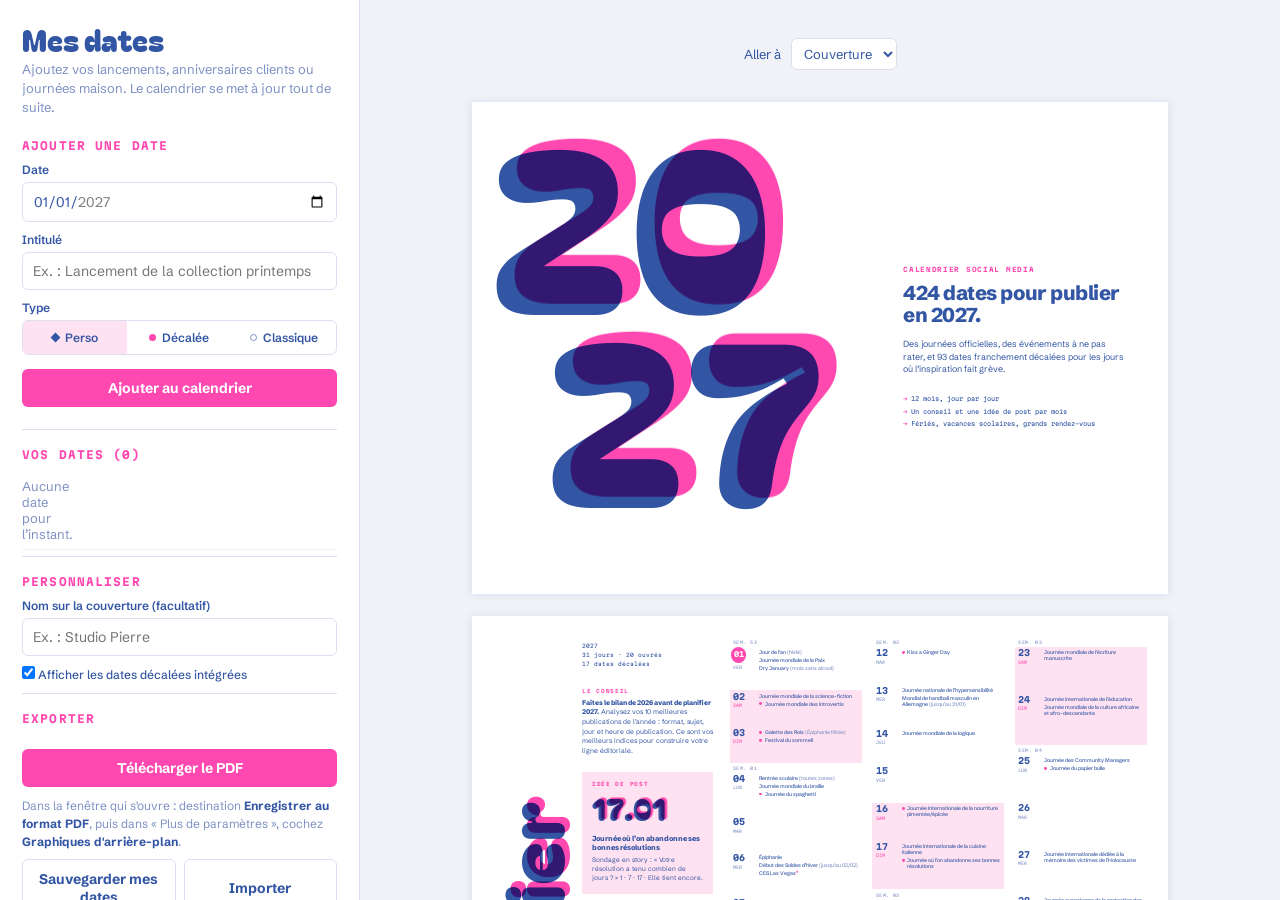
==== index.html @ 5670cacb "Générateur de calendrier social media 2027 Co-Authored-By: Claude Opus 5.5 <noreply@anthropic.com>" ====
<!doctype html>
<html lang="fr">
<head>
<meta charset="utf-8">
<meta name="viewport" content="width=device-width, initial-scale=1">
<title>Générateur · Calendrier social media 2027</title>
<style>

@import url('https://fonts.googleapis.com/css2?family=Bagel+Fat+One&family=Schibsted+Grotesk:ital,wght@0,400;0,500;0,600;0,700;0,800;1,400&family=Martian+Mono:wdth,wght@87.5,400;87.5,600;87.5,700&display=block');
@page { size: 297mm 210mm; margin: 0; }
:root { --blue:#3255A4; --pink:#FF48B0; --pinkt:#FFE2F1; --paper:#FFFFFF; --soft:#7D90C4; }
* { box-sizing: border-box; margin: 0; padding: 0; }
html, body { font-family: 'Schibsted Grotesk', sans-serif; color: var(--blue); -webkit-print-color-adjust: exact; print-color-adjust: exact; }
.page { width: 297mm; height: 210mm; position: relative; overflow: hidden; page-break-after: always; background: var(--paper); }
/* surimpression riso */
.ov { position: relative; display: inline-block; font-family: 'Bagel Fat One', sans-serif; font-weight: 400; line-height: .9; }
.ov .b { color: var(--blue); }
.ov .p { position: absolute; left: 0; top: 0; color: var(--pink); mix-blend-mode: multiply; transform: translate(.08em, -.05em); }
.lbl { font-family: 'Martian Mono', monospace; font-size: 2.2mm; font-weight: 700; letter-spacing: .3mm; text-transform: uppercase; color: var(--pink); margin-bottom: 1.6mm; }
sup.ast { color: var(--pink); font-weight: 800; font-size: 1.15em; vertical-align: 0; }
/* ---- mois ---- */
.vt { position: absolute; left: 7mm; top: 10mm; bottom: 10mm; width: 36mm; display: flex; align-items: flex-end; justify-content: center; }
.vt .ov { writing-mode: vertical-rl; transform: rotate(180deg); white-space: nowrap; }
.vt .ov .p { transform: translate(-.06em, .08em); }
.info { position: absolute; left: 47mm; top: 11mm; bottom: 10mm; width: 56mm; display: flex; flex-direction: column; }
.meta { font-family: 'Martian Mono', monospace; font-size: 2.3mm; line-height: 1.7; color: var(--blue); margin-bottom: 8mm; }
.blk { margin-bottom: 7mm; }
.tip { font-size: 2.9mm; line-height: 1.42; }
.tip b { font-weight: 800; }
.perle { background: var(--pinkt); padding: 4mm 4.2mm 4.4mm; }
.pdate { font-size: 13mm; margin: 1mm 0 2mm; }
.pname { font-weight: 800; font-size: 3.1mm; line-height: 1.25; margin-bottom: 1.6mm; }
.perle p { font-size: 2.8mm; line-height: 1.42; }
.legend { margin-top: auto; display: flex; flex-direction: column; gap: 1.8mm; font-family: 'Martian Mono', monospace; font-size: 2.1mm; }
.legend span { display: flex; align-items: center; gap: 2mm; }
.dot { display: inline-block; width: 1.6mm; height: 1.6mm; border-radius: 50%; background: var(--pink); }
.legend .fr, .num.fer { background: var(--pink); color: #fff; border-radius: 50%; }
.legend .fr { font-style: normal; font-weight: 700; font-size: 1.9mm; width: 4.4mm; height: 4.4mm; display: inline-flex; align-items: center; justify-content: center; }
.cols { position: absolute; left: 110mm; right: 9mm; top: 9mm; bottom: 9mm; display: grid; grid-template-columns: repeat(3, 1fr); gap: 4.5mm; }
.col { display: flex; flex-direction: column; min-height: 0; overflow: hidden; }
.wk { font-family: 'Martian Mono', monospace; font-size: 1.8mm; color: var(--soft); letter-spacing: .2mm; text-transform: uppercase; padding: 1.3mm 0 .6mm 1.4mm; }
.day { flex: 1 0 auto; display: grid; grid-template-columns: 10mm 1fr; column-gap: 1.2mm; padding: 1.1mm 1.4mm .6mm; min-height: 9mm; }
.day.we { background: var(--pinkt); }
.dn { display: flex; flex-direction: column; align-items: flex-start; }
.num { font-family: 'Martian Mono', monospace; font-weight: 700; font-size: 3.7mm; line-height: 1; }
.num.fer { width: 6.6mm; height: 6.6mm; display: flex; align-items: center; justify-content: center; font-size: 3.1mm; margin: -.8mm 0 0 -.9mm; }
.wd { font-family: 'Martian Mono', monospace; font-size: 1.8mm; text-transform: uppercase; color: var(--soft); margin-top: .8mm; }
.day.we .wd { color: var(--pink); }
.evs p { font-size: calc(2.25mm * var(--k, 1)); line-height: 1.2; font-weight: 500; margin-bottom: .75mm; }
.evs p i { font-style: normal; color: var(--soft); }
.evs p.fun, .evs p.perso { padding-left: 2.3mm; position: relative; }
.evs p.perso { font-weight: 700; }
.evs p.perso::before { content: ""; position: absolute; left: .1mm; top: .8mm; width: 1.1mm; height: 1.1mm; background: var(--blue); transform: rotate(45deg); }
.dia { display: inline-block; width: 1.4mm; height: 1.4mm; margin: 0 .1mm; background: var(--blue); transform: rotate(45deg); }
.evs p.fun::before { content: ""; position: absolute; left: 0; top: .75mm; width: 1.25mm; height: 1.25mm; border-radius: 50%; background: var(--pink); }
/* ---- couverture ---- */
.cyear { position: absolute; left: 8mm; top: 6mm; font-size: 96mm; display: flex; flex-direction: column; }
.cyear .l2 { margin-left: 24mm; margin-top: -4mm; }
.cright { position: absolute; left: 184mm; top: 0; bottom: 0; width: 96mm; display: flex; flex-direction: column; justify-content: center; }
.cright .lbl { font-size: 2.8mm; margin-bottom: 4mm; }
.cright h1 { font-weight: 800; font-size: 8.6mm; line-height: 1.08; letter-spacing: -.2mm; margin-bottom: 5mm; }
.cright p { font-size: 3.8mm; line-height: 1.45; margin-bottom: 7mm; }
.cright ul { list-style: none; font-family: 'Martian Mono', monospace; font-size: 2.6mm; line-height: 2.1; }
.cright li::before { content: "→ "; color: var(--pink); }
/* ---- dos ---- */
.bmsg { position: absolute; left: 20mm; top: 40mm; font-size: 40mm; }
.bmsg .ov { line-height: 1; }
.bfoot { position: absolute; left: 20mm; bottom: 16mm; font-family: 'Martian Mono', monospace; font-size: 2.6mm; }
/* ---- récap ---- */
.rtitle { position: absolute; left: 10mm; top: 10mm; font-size: 17mm; }
.rgrid { position: absolute; left: 10mm; right: 10mm; top: 38mm; bottom: 10mm; display: grid; grid-template-columns: 66mm 1fr 84mm; gap: 9mm; }
.rc { display: flex; flex-direction: column; }
.rc ul { list-style: none; flex: 1; display: flex; flex-direction: column; }
.rc li { flex: 1; }
.rc li { font-size: 3.5mm; padding: 0; display: flex; align-items: center; font-weight: 500; }
.rc li:nth-child(odd) { background: var(--pinkt); }
.rc li b { font-family: 'Martian Mono', monospace; font-weight: 700; font-size: 2.8mm; min-width: 15mm; padding-left: 1.5mm; }
.rc li .w { font-family: 'Martian Mono', monospace; color: var(--soft); min-width: 10mm; font-size: 2.3mm; text-transform: uppercase; }
.big li b { min-width: 31mm; }

table { width: 100%; border-collapse: collapse; font-size: 3.1mm; margin-top: 1mm; }
.rc td { height: 17mm; }
th { font-family: 'Martian Mono', monospace; font-size: 2.4mm; text-transform: uppercase; color: var(--pink); padding: 2mm 1mm; text-align: center; }
td { padding: 3.2mm 1mm; text-align: center; font-weight: 500; font-family: 'Martian Mono', monospace; font-size: 2.6mm; }
tr:nth-child(even) td { background: var(--pinkt); }
td:first-child { text-align: left; font-family: 'Schibsted Grotesk'; font-weight: 800; font-size: 3.1mm; padding-left: 1.5mm; }
.small { margin-top: auto; padding-top: 5mm; font-size: 2.4mm; line-height: 1.5; color: var(--soft); }
.extra { display: flex; gap: 8mm; margin-top: 5mm; background: var(--pinkt); padding: 4mm 5mm; font-family: 'Martian Mono', monospace; font-size: 2.5mm; line-height: 1.8; }
.extra b { display: block; font-family: 'Schibsted Grotesk'; font-weight: 800; font-size: 3mm; }

/* ================= interface (écran uniquement) ================= */
:root { --ui:#F1F2F7; --line:#DCE0EE; }
body { background: var(--ui); }
.app { display: grid; grid-template-columns: 360px 1fr; height: 100vh; }
.ui { background: #fff; border-right: 1px solid var(--line); overflow-y: auto; padding: 24px 22px 40px; font-size: 14px; }
.ui h2 { font-family: 'Bagel Fat One', sans-serif; font-weight: 400; font-size: 30px; line-height: 1; margin-bottom: 6px; }
.ui .intro { color: var(--soft); font-size: 13px; line-height: 1.45; margin-bottom: 22px; }
.ui section { border-top: 1px solid var(--line); padding: 18px 0 6px; }
.ui .lbl { font-size: 11px; margin-bottom: 10px; }
.ui label { display: block; font-size: 12px; font-weight: 600; margin: 10px 0 5px; }
.ui input[type=date], .ui input[type=text] { width: 100%; font: inherit; color: var(--blue); padding: 9px 10px; border: 1.5px solid var(--line); border-radius: 6px; background: #fff; }
.ui input:focus-visible, .ui button:focus-visible, .ui select:focus-visible { outline: 2px solid var(--pink); outline-offset: 2px; }
.seg { display: flex; border: 1.5px solid var(--line); border-radius: 6px; overflow: hidden; }
.seg label { flex: 1; margin: 0; text-align: center; font-weight: 600; font-size: 12px; cursor: pointer; }
.seg input { position: absolute; opacity: 0; pointer-events: none; }
.seg span { display: flex; align-items: center; justify-content: center; gap: 6px; padding: 9px 4px; }
.seg input:checked + span { background: var(--pinkt); }
.seg input:focus-visible + span { outline: 2px solid var(--pink); outline-offset: -2px; }
.mk { display: inline-block; width: 7px; height: 7px; }
.mk.fun { border-radius: 50%; background: var(--pink); }
.mk.perso { background: var(--blue); transform: rotate(45deg); }
.mk.none { border: 1.5px solid var(--soft); border-radius: 50%; }
.btn { font: inherit; font-weight: 700; font-size: 14px; border: 0; border-radius: 6px; padding: 10px 14px; cursor: pointer; }
.btn.main { background: var(--pink); color: #fff; width: 100%; margin-top: 14px; }
.btn.main:hover { background: #F0309F; }
.btn.sec { background: #fff; color: var(--blue); border: 1.5px solid var(--line); }
.btn.sec:hover { border-color: var(--blue); }
.row { display: flex; gap: 8px; margin-top: 8px; }
.row .btn { flex: 1; }
.err { color: #C4127A; font-size: 12px; min-height: 16px; margin-top: 6px; }
.mine { list-style: none; margin-top: 4px; }
.mine li { display: grid; grid-template-columns: 44px 12px 1fr 26px; align-items: center; gap: 6px; padding: 7px 0; border-bottom: 1px solid #EEF0F6; font-size: 13px; }
.mine .d { font-family: 'Martian Mono', monospace; font-size: 11px; font-weight: 700; }
.mine button { border: 0; background: none; color: var(--soft); font-size: 18px; line-height: 1; cursor: pointer; border-radius: 4px; }
.mine button:hover { color: var(--pink); }
.empty { color: var(--soft); font-size: 13px; padding: 6px 0; }
.check { display: flex; gap: 8px; align-items: center; font-weight: 500 !important; }
.help { color: var(--soft); font-size: 12px; line-height: 1.5; margin-top: 10px; }
.help b { color: var(--blue); }
.preview { overflow-y: auto; padding: 28px; display: flex; flex-direction: column; align-items: center; gap: 22px; }
.preview .page { zoom: var(--z, .62); box-shadow: 0 2px 14px rgba(50,85,164,.14); flex: none; }
.bar { position: sticky; top: -28px; z-index: 5; align-self: stretch; display: flex; gap: 10px; justify-content: center; align-items: center;
  background: var(--ui); padding: 10px 0; font-size: 13px; }
.bar select { font: inherit; color: var(--blue); padding: 6px 8px; border: 1.5px solid var(--line); border-radius: 6px; background: #fff; }
.toast { position: fixed; bottom: 18px; left: 50%; transform: translateX(-50%); background: var(--blue); color: #fff; padding: 9px 16px; border-radius: 6px; font-size: 13px; opacity: 0; transition: opacity .2s; pointer-events: none; }
.toast.on { opacity: 1; }
@media (max-width: 900px) { .app { grid-template-columns: 1fr; height: auto; } .preview { --z: .3; } }
@media print {
  body { background: #fff; }
  .ui, .bar, .toast { display: none !important; }
  .app { display: block; height: auto; }
  .preview { display: block; padding: 0; overflow: visible; }
  .preview .page { zoom: 1; box-shadow: none; }
}
</style>
</head>
<body>
<div class="app">
  <aside class="ui">
    <h2>Mes dates</h2>
    <p class="intro">Ajoutez vos lancements, anniversaires clients ou journées maison. Le calendrier se met à jour tout de suite.</p>

    <form id="f" novalidate>
      <div class="lbl">Ajouter une date</div>
      <label for="fd">Date</label>
      <input id="fd" type="date" min="2027-01-01" max="2027-12-31" value="2027-01-01" required>
      <label for="ft">Intitulé</label>
      <input id="ft" type="text" maxlength="90" placeholder="Ex. : Lancement de la collection printemps" required>
      <label>Type</label>
      <div class="seg" role="radiogroup">
        <label><input type="radio" name="k" value="perso" checked><span><i class="mk perso"></i>Perso</span></label>
        <label><input type="radio" name="k" value="fun"><span><i class="mk fun"></i>Décalée</span></label>
        <label><input type="radio" name="k" value="none"><span><i class="mk none"></i>Classique</span></label>
      </div>
      <button class="btn main" type="submit">Ajouter au calendrier</button>
      <div class="err" id="err" role="alert"></div>
    </form>

    <section>
      <div class="lbl">Vos dates (<span id="cnt">0</span>)</div>
      <ul class="mine" id="mine"></ul>
    </section>

    <section>
      <div class="lbl">Personnaliser</div>
      <label for="fn">Nom sur la couverture (facultatif)</label>
      <input id="fn" type="text" maxlength="40" placeholder="Ex. : Studio Pierre">
      <label class="check"><input id="fun" type="checkbox" checked> Afficher les dates décalées intégrées</label>
    </section>

    <section>
      <div class="lbl">Exporter</div>
      <button class="btn main" id="print" type="button">Télécharger le PDF</button>
      <p class="help">Dans la fenêtre qui s'ouvre : destination <b>Enregistrer au format PDF</b>, puis dans « Plus de paramètres », cochez <b>Graphiques d'arrière-plan</b>.</p>
      <div class="row">
        <button class="btn sec" id="exp" type="button">Sauvegarder mes dates</button>
        <button class="btn sec" id="imp" type="button">Importer</button>
      </div>
      <input id="file" type="file" accept="application/json,.json" hidden>
      <p class="help">Vos dates restent enregistrées dans ce navigateur. Sauvegardez-les en fichier pour les retrouver ailleurs.</p>
    </section>
  </aside>

  <main class="preview" id="preview">
    <div class="bar">
      <label for="go">Aller à</label>
      <select id="go"></select>
    </div>
    <div id="pages" style="display:contents"></div>
  </main>
</div>
<div class="toast" id="toast"></div>

<script>
const DATA = {"YEAR": 2027, "events": {"1-1": ["Jour de l'an (férié)", "Journée mondiale de la Paix", "Dry January (mois sans alcool)"], "1-2": ["Journée mondiale de la science-fiction", "~Journée mondiale des introvertis"], "1-3": ["~Galette des Rois (Épiphanie fêtée)", "~Festival du sommeil"], "1-4": ["Rentrée scolaire (toutes zones)", "Journée mondiale du braille", "~Journée du spaghetti"], "1-6": ["Épiphanie", "Début des Soldes d'hiver (jusqu'au 02/02)", "CES Las Vegas*"], "1-8": ["~Journée internationale du bain moussant"], "1-10": ["~Journée mondiale de Tintin"], "1-11": ["Journée mondiale du « merci »"], "1-12": ["~Kiss a Ginger Day"], "1-13": ["Journée nationale de l'hypersensibilité", "Mondial de handball masculin en Allemagne (jusqu'au 31/01)"], "1-14": ["Journée mondiale de la logique"], "1-16": ["~Journée internationale de la nourriture pimentée/épicée"], "1-17": ["Journée internationale de la cuisine italienne", "~Journée où l'on abandonne ses bonnes résolutions"], "1-18": ["~Blue Monday", "~Journée de Winnie l'Ourson"], "1-19": ["~Journée internationale du pop-corn"], "1-21": ["~Journée internationale des câlins"], "1-22": ["Journée franco-allemande"], "1-23": ["Journée mondiale de l'écriture manuscrite"], "1-24": ["Journée internationale de l'éducation", "Journée mondiale de la culture africaine et afro-descendante"], "1-25": ["Journée des Community Managers", "~Journée du papier bulle"], "1-27": ["Journée internationale dédiée à la mémoire des victimes de l'Holocauste"], "1-28": ["Journée européenne de la protection des données", "~Journée du LEGO"], "1-29": ["~Journée du puzzle"], "1-31": ["Journée mondiale des lépreux", "~Journée internationale du zèbre"], "2-2": ["Chandeleur", "Journée mondiale des zones humides", "~Jour de la marmotte"], "2-3": ["Journée internationale sans paille"], "2-4": ["Journée mondiale contre le cancer", "Journée internationale de la fraternité humaine"], "2-5": ["Carnaval de Rio (jusqu'au 09/02)", "~Journée mondiale du Nutella"], "2-6": ["Nouvel An chinois (année de la Chèvre)", "Début vacances scolaires Zone C (jusqu'au 22/02)", "Journée mondiale sans téléphone portable"], "2-7": ["Grammy Awards 2027"], "2-8": ["Début du Ramadan* (jusqu'au 09/03)", "Journée internationale de l'épilepsie"], "2-9": ["Mardi gras", "Safer Internet Day", "~Journée de la pizza"], "2-10": ["Mercredi des Cendres", "Journée mondiale des légumineuses"], "2-11": ["Journée internationale des femmes et des filles de science", "Journée européenne du 112"], "2-13": ["Début vacances scolaires Zone A (jusqu'au 01/03)", "Journée mondiale de la radio", "~Galentine's Day (la Saint-Valentin entre copines)"], "2-14": ["Saint-Valentin", "Super Bowl LXI (Los Angeles)"], "2-15": ["Journée internationale du cancer de l'enfant"], "2-17": ["Journée des actes de gentillesse"], "2-20": ["Début vacances scolaires Zone B (jusqu'au 08/03)", "Journée mondiale de la justice sociale", "~Journée « Aimez votre animal »"], "2-21": ["Journée internationale de la langue maternelle"], "2-22": ["Journée mondiale du scoutisme", "~Journée du chat au Japon (« nyan nyan nyan »)"], "2-26": ["~Journée internationale du conte de fées"], "2-27": ["~Journée internationale de l'ours polaire", "Journée mondiale des ONG", "~Journée Pokémon"], "2-28": ["Journée mondiale des maladies rares", "Journée mondiale sans Facebook"], "3-1": ["Journée mondiale du compliment", "Journée zéro discrimination"], "3-3": ["Journée mondiale de la vie sauvage"], "3-4": ["Journée mondiale de lutte contre l'obésité"], "3-7": ["Fête des Grands-Mères"], "3-8": ["Journée internationale des droits des femmes"], "3-10": ["Aïd el-Fitr*", "Journée internationale des femmes juges", "~MAR10 Day (journée de Mario)"], "3-11": ["Journée mondiale de la plomberie"], "3-12": ["Journée mondiale contre la censure sur Internet"], "3-14": ["Cérémonie des Oscars", "~Journée de Pi (π)"], "3-15": ["Journée mondiale des droits des consommateurs"], "3-16": ["~Journée du panda"], "3-17": ["Saint-Patrick"], "3-18": ["Journée mondiale du recyclage"], "3-19": ["Journée mondiale du sommeil"], "3-20": ["Printemps", "Journée internationale du bonheur", "Journée mondiale sans viande", "Digital Cleanup Day"], "3-21": ["Dimanche des Rameaux", "Journée mondiale de la trisomie 21", "Journée internationale des forêts"], "3-22": ["Journée mondiale de l'eau"], "3-23": ["Journée météorologique mondiale"], "3-24": ["Journée mondiale de lutte contre la tuberculose", "Journée européenne de la glace artisanale"], "3-25": ["Journée de commémoration des victimes de l'esclavage", "~Journée de la procrastination", "~Journée internationale de la gaufre"], "3-26": ["Journée violette (« Purple Day »)", "~Journée pour inventer sa propre journée"], "3-27": ["Earth Hour", "Journée mondiale du théâtre"], "3-28": ["Pâques", "Passage à l'heure d'été"], "3-29": ["Lundi de Pâques (férié)", "Journée du piano"], "3-30": ["Journée mondiale de la bipolarité"], "3-31": ["Journée mondiale de la sauvegarde informatique", "Journée internationale de la visibilité trans"], "4-1": ["~Poisson d'avril"], "4-2": ["Journée mondiale de sensibilisation à l'autisme"], "4-3": ["Début vacances scolaires Zone C (jusqu'au 19/04)", "~Journée mondiale des batailles d'oreillers"], "4-5": ["Journée internationale de la conscience"], "4-6": ["Journée internationale du sport au service du développement et de la paix"], "4-7": ["Journée mondiale de la santé"], "4-9": ["~Journée mondiale de la licorne"], "4-10": ["Début vacances scolaires Zone A (jusqu'au 26/04)"], "4-11": ["Journée mondiale de la maladie de Parkinson", "Marathon de Paris*", "~Journée des animaux de compagnie"], "4-12": ["Journée internationale du vol spatial habité", "~Journée du croque-monsieur (Grilled Cheese Day)"], "4-13": ["~Journée du Scrabble"], "4-15": ["Journée mondiale de l'art", "Fête des secrétaires"], "4-17": ["Début vacances scolaires Zone B (jusqu'au 03/05)"], "4-18": ["Élection présidentielle : 1er tour", "Journée du patrimoine mondial"], "4-20": ["Journée de la langue chinoise"], "4-21": ["Journée mondiale de la créativité et de l'innovation"], "4-22": ["Journée internationale de la Terre nourricière"], "4-23": ["Journée mondiale du livre et du droit d'auteur", "Journée de la langue anglaise et espagnole"], "4-25": ["Journée mondiale de lutte contre le paludisme", "~Journée mondiale des manchots"], "4-26": ["Journée mondiale de la propriété intellectuelle", "~Alien Day (LV-426)"], "4-28": ["Journée mondiale de la sécurité et de la santé au travail"], "4-29": ["Journée internationale de la danse"], "4-30": ["Journée internationale du jazz", "~Journée de l'honnêteté"], "5-1": ["Fête du Travail (férié)"], "5-2": ["Élection présidentielle : 2nd tour", "Journée mondiale du rire", "~Journée mondiale du thon"], "5-3": ["Journée mondiale de la liberté de la presse"], "5-4": ["~Star Wars Day", "Journée internationale des pompiers"], "5-5": ["Journée internationale des sages-femmes", "Journée mondiale de la langue portugaise"], "5-6": ["Ascension (férié)", "Journée mondiale du mot de passe"], "5-7": ["~Journée mondiale sans pantalon"], "5-8": ["Victoire du 8 mai 1945 (férié)", "Journée mondiale de la Croix-Rouge", "Journée mondiale du commerce équitable et des oiseaux migrateurs"], "5-9": ["Journée de l'Europe"], "5-10": ["Journée des mémoires de la traite, de l'esclavage et de leurs abolitions"], "5-11": ["Festival de Cannes, 80e édition (jusqu'au 22/05)", "Eurovision : 1re demi-finale"], "5-12": ["Journée internationale des infirmières"], "5-13": ["Eurovision : 2e demi-finale"], "5-14": ["~Journée de la danse du poulet"], "5-15": ["Finale de l'Eurovision (Burgas)", "Nuit européenne des musées*", "Journée internationale des familles"], "5-16": ["Pentecôte", "Journée internationale de la lumière"], "5-17": ["Lundi de Pentecôte (férié)", "Journée mondiale des télécommunications", "Journée contre l'homophobie et la transphobie"], "5-18": ["Journée internationale des musées"], "5-20": ["Journée mondiale des abeilles"], "5-21": ["Journée internationale du thé"], "5-22": ["Journée internationale de la biodiversité"], "5-23": ["Roland-Garros* (jusqu'au 06/06)", "Journée mondiale de la tortue"], "5-25": ["Journée de l'Afrique", "~Geek Pride Day", "~Towel Day (journée de la serviette)"], "5-27": ["Journée nationale de la Résistance"], "5-28": ["Fête des voisins", "Journée mondiale de l'hygiène menstruelle"], "5-29": ["Journée internationale des Casques bleus"], "5-30": ["Fête des Mères", "Journée mondiale de la sclérose en plaques"], "5-31": ["Journée mondiale sans tabac"], "6-1": ["Journée mondiale des parents", "Journée mondiale du lait"], "6-2": ["Journée mondiale du running"], "6-3": ["Journée mondiale de la bicyclette"], "6-4": ["~National Donut Day", "~Journée « Faites un câlin à votre chat »"], "6-5": ["Finale de la Ligue des champions (Madrid)", "Journée mondiale de l'environnement"], "6-6": ["~Journée du yo-yo"], "6-8": ["Journée mondiale de l'océan", "~Journée des meilleurs amis"], "6-10": ["Fête nationale du Portugal"], "6-12": ["Journée mondiale contre le travail des enfants"], "6-13": ["Journée internationale de sensibilisation à l'albinisme"], "6-14": ["Journée mondiale du donneur de sang"], "6-16": ["~Bloomsday"], "6-17": ["Hellfest (jusqu'au 20/06)", "Journée mondiale de lutte contre la désertification"], "6-18": ["~International Sushi Day", "Journée de la gastronomie durable"], "6-19": ["Journée internationale du surf", "Journée mondiale de lutte contre la drépanocytose", "~Anniversaire de Garfield"], "6-20": ["Fête des Pères", "Journée mondiale des réfugiés"], "6-21": ["Fête de la musique", "Été", "Journée internationale du yoga"], "6-23": ["Début des Soldes d'été (jusqu'au 20/07)", "Fête nationale du Luxembourg", "Journée de la fonction publique (ONU)"], "6-24": ["Coupe du monde féminine de football au Brésil (jusqu'au 25/07)", "Fête nationale du Québec"], "6-26": ["Journée contre l'abus et le trafic de drogues", "Journée de soutien aux victimes de la torture"], "6-27": ["Journée des micro, petites et moyennes entreprises"], "6-28": ["~Journée de Tau (τ = 6,28)"], "6-29": ["Journée internationale des tropiques", "Journée de l'appareil photo"], "6-30": ["Journée mondiale des réseaux sociaux", "Journée internationale des astéroïdes"], "7-1": ["Journée mondiale du reggae"], "7-2": ["Tour de France : Grand Départ d'Édimbourg (jusqu'au 25/07)", "~Journée mondiale des OVNIS", "~Journée de l'oubli (I Forgot Day)"], "7-3": ["Vacances d'été (toutes zones)", "Journée internationale sans sac plastique"], "7-6": ["~Journée internationale du baiser"], "7-7": ["~Journée mondiale du chocolat"], "7-11": ["Journée mondiale de la population"], "7-13": ["~Journée mondiale du rock"], "7-14": ["Fête nationale (férié)"], "7-15": ["Festival des Vieilles Charrues à Carhaix (jusqu'au 18/07)", "Journée mondiale des compétences des jeunes"], "7-16": ["Journée mondiale des serpents"], "7-17": ["~Journée mondiale des émojis (World Emoji Day)"], "7-20": ["Journée internationale de la Lune", "Journée mondiale des échecs"], "7-21": ["Fête nationale belge"], "7-22": ["~Journée de l'approximation de Pi (22/7)"], "7-23": ["Journée mondiale des dauphins"], "7-24": ["Journée internationale des cousins et cousines"], "7-25": ["Journée mondiale des grands-parents et des personnes âgées", "Journée mondiale de la prévention de la noyade"], "7-27": ["~Journée « Promenez vos plantes vertes »"], "7-28": ["Journée mondiale contre l'hépatite"], "7-29": ["Journée internationale du tigre"], "7-30": ["Journée internationale de l'amitié", "Journée mondiale contre la traite des êtres humains", "SysAdmin Day"], "8-1": ["Fête nationale suisse", "Journée du World Wide Web"], "8-2": ["Éclipse totale de Soleil (partielle en France, vers 11 h)"], "8-3": ["~Journée de la pastèque"], "8-6": ["~Journée internationale de la bière"], "8-8": ["Journée internationale du chat"], "8-9": ["Journée internationale des peuples autochtones"], "8-10": ["Journée mondiale du lion"], "8-12": ["Journée internationale de la jeunesse", "Journée mondiale de l'éléphant"], "8-13": ["Journée internationale des gauchers"], "8-15": ["Assomption (férié)"], "8-16": ["~Journée de la blague"], "8-17": ["~Journée internationale du chat noir"], "8-18": ["~Journée du mauvais poète"], "8-19": ["Journée mondiale de l'aide humanitaire, des orangs-outans et de la photographie"], "8-20": ["Journée mondiale du moustique"], "8-21": ["Journée internationale du souvenir, en hommage aux victimes du terrorisme"], "8-23": ["Journée internationale du souvenir de la traite négrière et de son abolition"], "8-26": ["Journée mondiale du chien"], "8-28": ["~Journée du nœud papillon"], "8-30": ["US Open de tennis* (jusqu'au 12/09)", "Journée internationale des victimes de disparition forcée"], "8-31": ["Journée mondiale du blog"], "9-2": ["Rentrée des classes"], "9-4": ["Journée mondiale de la santé sexuelle", "~Journée mondiale de la barbe", "Grande Braderie de Lille* (jusqu'au 05/09)"], "9-5": ["Journée internationale de la charité"], "9-6": ["~Journée « Lisez un livre »"], "9-7": ["Journée internationale de l'air pur pour des ciels bleus"], "9-8": ["Journée internationale de l'alphabétisation", "Fête nationale d'Andorre"], "9-9": ["~Journée mondiale de la peluche (Teddy Bear Day)"], "9-11": ["Journée mondiale des premiers secours"], "9-13": ["Journée des programmeurs et développeurs"], "9-15": ["Journée internationale de la démocratie", "Journée mondiale des lymphomes"], "9-16": ["Journée internationale de la protection de la couche d'ozone", "Semaine européenne de la mobilité (jusqu'au 22/09)"], "9-18": ["Journées européennes du patrimoine (jusqu'au 19/09)"], "9-19": ["~Journée internationale du parler pirate"], "9-21": ["Journée internationale de la paix", "Journée mondiale de la maladie d'Alzheimer"], "9-22": ["Journée mondiale sans voiture", "~Journée des Hobbits"], "9-23": ["Automne", "Journée internationale des langues des signes"], "9-25": ["~Journée mondiale du rêve"], "9-26": ["Journée mondiale de la contraception", "Journée internationale pour l'élimination totale des armes nucléaires"], "9-27": ["Journée mondiale du tourisme"], "9-28": ["Journée mondiale du droit à l'avortement", "Journée internationale de l'accès universel à l'information"], "9-29": ["Journée mondiale du cœur", "Journée de sensibilisation aux pertes et gaspillages de nourriture"], "9-30": ["Journée internationale du podcast", "Journée internationale de la traduction"], "10-1": ["Début d'Octobre Rose (jusqu'au 31/10)", "Coupe du monde de rugby en Australie (jusqu'au 13/11)", "Journée du café, du sourire et du végétarisme"], "10-2": ["Journée internationale de la non-violence"], "10-3": ["Fête des Grands-Pères", "Jour de l'Unité allemande"], "10-4": ["Journée mondiale des animaux", "Journée mondiale de l'habitat et de l'architecture", "~Journée du roulé à la cannelle"], "10-5": ["Journée mondiale des enseignants"], "10-6": ["~Journée du Chapelier fou (10/6)"], "10-7": ["Journée mondiale du coton"], "10-8": ["Journée mondiale de l'œuf", "~Journée mondiale du poulpe"], "10-9": ["Journée mondiale de la poste"], "10-10": ["Journée mondiale de la santé mentale", "Journée nationale des Dys"], "10-12": ["Fête nationale espagnole"], "10-14": ["Journée mondiale de la vue"], "10-15": ["Journée mondiale de sensibilisation au deuil périnatal"], "10-16": ["Journée mondiale de l'alimentation", "Journée mondiale du pain"], "10-17": ["Fête des parrains et marraines"], "10-18": ["Journée mondiale de la ménopause"], "10-19": ["Journée mondiale contre le cancer du sein"], "10-20": ["Journée internationale des cuisiniers"], "10-21": ["~Journée « Retour vers le futur »"], "10-22": ["~Journée mondiale du champagne"], "10-23": ["Vacances de la Toussaint (jusqu'au 08/11)"], "10-24": ["Journée des Nations unies"], "10-25": ["~Journée mondiale des pâtes"], "10-27": ["Journée mondiale du patrimoine audiovisuel"], "10-28": ["Journée internationale de la langue et de la culture créoles"], "10-31": ["~Halloween", "Passage à l'heure d'hiver", "Journée mondiale des villes"], "11-1": ["Toussaint (férié)", "Journée mondiale du véganisme", "Movember et Mois sans tabac"], "11-3": ["Journée de la gentillesse"], "11-4": ["Journée nationale de lutte contre le harcèlement scolaire"], "11-5": ["Journée mondiale sans papier (World Paper Free Day)"], "11-8": ["Journée internationale de la radiologie"], "11-10": ["Journée mondiale de la science au service de la paix"], "11-11": ["Armistice 1918 (férié)", "~Singles' Day (fête des célibataires)"], "11-13": ["Finale de la Coupe du monde de rugby"], "11-14": ["Journée mondiale du diabète"], "11-16": ["Journée internationale de la tolérance"], "11-17": ["Journée mondiale de la prématurité"], "11-18": ["Journée mondiale de la philosophie", "Journée pour la protection des enfants contre l'exploitation et les abus sexuels"], "11-19": ["Journée mondiale des toilettes", "Fête nationale monégasque"], "11-20": ["Journée internationale des droits de l'enfant"], "11-21": ["Journée mondiale de la télévision", "~Journée mondiale du « Bonjour »"], "11-23": ["~Journée de Fibonacci (1-1-2-3)"], "11-25": ["Thanksgiving", "Journée internationale pour l'élimination de la violence à l'égard des femmes"], "11-26": ["Black Friday"], "11-27": ["Journée mondiale sans achat"], "11-29": ["Cyber Monday"], "11-30": ["Giving Tuesday", "Saint-Andrew's Day (fête nationale écossaise)", "Mondial de handball féminin en Hongrie (jusqu'au 19/12)"], "12-1": ["Début du calendrier de l'Avent", "Journée mondiale de lutte contre le sida"], "12-2": ["Journée internationale pour l'abolition de l'esclavage"], "12-3": ["Journée internationale des personnes handicapées"], "12-4": ["Journée internationale des banques", "~Journée du cookie"], "12-5": ["Journée mondiale du bénévolat et des sols"], "12-6": ["Saint-Nicolas"], "12-7": ["Journée de l'aviation civile internationale"], "12-8": ["~Fête des Lumières à Lyon*"], "12-9": ["Journée nationale de la laïcité"], "12-10": ["Journée des droits de l'Homme", "Journée internationale des droits des animaux"], "12-11": ["Journée internationale de la montagne"], "12-13": ["~Journée de la raclette"], "12-15": ["Journée de l'espéranto"], "12-17": ["~Journée du pull de Noël*"], "12-18": ["Vacances de Noël (jusqu'au 03/01/2028)", "Journée mondiale de la langue arabe"], "12-20": ["Journée internationale de la solidarité humaine"], "12-21": ["~Journée des mots croisés"], "12-22": ["Hiver"], "12-23": ["~Festivus (« la fête pour le reste d'entre nous »)"], "12-24": ["Réveillon de Noël"], "12-25": ["Noël (férié)"], "12-26": ["~Boxing Day"], "12-27": ["Journée internationale de la préparation aux épidémies"], "12-31": ["Saint-Sylvestre", "~Journée « Décidez-vous enfin »"]}, "tips": [["Faites le bilan de 2026 avant de planifier 2027.", " Analysez vos 10 meilleures publications de l'année : format, sujet, jour et heure de publication. Ce sont vos meilleurs indices pour construire votre ligne éditoriale."], ["Constituez une réserve de contenus « evergreen ».", " Astuces, FAQ, coulisses… Des posts intemporels, prêts à dégainer les semaines où l'actu vous manque ou le temps vous fait défaut."], ["Un contenu, plusieurs formats !", " Un article de blog peut devenir un carrousel, une vidéo courte, un post LinkedIn et une newsletter. Recyclez vos meilleures idées plutôt que de repartir de zéro."], ["Période électorale : préparez votre ligne de conduite.", " Avec la présidentielle, le climat en ligne sera tendu. Définissez à l'avance les sujets à éviter, vos règles de modération et vos réponses types."], ["Soignez vos 3 premières secondes.", " Sur les vidéos courtes, tout se joue dès l'accroche : un texte à l'écran, une question, un mouvement. Testez plusieurs « hooks » pour un même contenu."], ["Anticipez l'été dès maintenant.", " Programmez vos publications de juillet-août avant de partir et organisez un relais pour la modération. Votre communauté, elle, ne part pas en vacances !"], ["Donnez la parole à votre communauté.", " Avis clients, reposts, contenus créés par vos abonnés (UGC) : c'est la preuve sociale la plus crédible. Demandez toujours l'autorisation et créditez les auteurs."], ["Profitez du calme estival pour faire un audit.", " Bios, liens, photos de profil, stories à la une, posts épinglés : vérifiez que tout est à jour et cohérent sur l'ensemble de vos comptes."], ["Fixez des objectifs mesurables.", " Plutôt que « gagner en visibilité », visez « +15 % d'engagement sur LinkedIn d'ici décembre ». Un objectif clair rend chaque décision plus simple."], ["Préparez votre plan de gestion de crise.", " Qui répond ? En combien de temps ? Avec quel message ? Un bad buzz se gère beaucoup mieux quand le process est écrit à l'avance."], ["Black Friday, fêtes : planifiez tôt !", " Visuels, codes promo, calendrier de publication… Fin novembre et décembre sont les semaines les plus chargées : bloquez vos contenus clés dès maintenant."], ["Remerciez votre communauté.", " Un récap de l'année, un best-of, un merci sincère : les contenus de fin d'année créent de la proximité. Et ensuite… déconnectez ! 🎄"]], "perles": [[[1, 17], "Journée où l'on abandonne ses bonnes résolutions", "Sondage en story : « Votre résolution a tenu combien de jours ? » 1 · 7 · 17 · Elle tient encore."], [[2, 22], "Journée du chat au Japon", "Demandez à votre communauté la photo de son chat en plein télétravail. Du contenu UGC sans effort."], [[3, 26], "Journée pour inventer sa propre journée", "Inventez la journée mondiale de votre marque et laissez vos abonnés voter pour son nom."], [[4, 13], "Journée du Scrabble", "Un mot de votre secteur posé sur un plateau : le premier qui calcule le bon score gagne."], [[5, 25], "Towel Day", "Montrez l'objet dont chaque membre de l'équipe ne se sépare jamais. Clin d'œil geek, 10 minutes de prépa."], [[6, 19], "Anniversaire de Garfield", "Lundi, lasagnes, sieste : le mème « nous, le lundi matin » avec vos propres visuels."], [[7, 27], "Journée « Promenez vos plantes vertes »", "Baladez la plante du bureau et filmez-la façon documentaire animalier. Absurde, donc partagé."], [[8, 18], "Journée du mauvais poète", "Concours du pire poème sur votre produit. Les pires en story, le « gagnant » en post."], [[9, 22], "Journée des Hobbits", "Célébrez le second petit-déjeuner : photo du plateau de l'équipe et sondage « 1 ou 2 petits-déj ? »."], [[10, 21], "Journée « Retour vers le futur »", "Carrousel avant/après : votre marque en 2015, aujourd'hui, et comment vous l'imaginez en 2045."], [[11, 21], "Journée mondiale du « Bonjour »", "Allez dire bonjour en commentaire à 10 comptes que vous suivez sans jamais interagir."], [[12, 23], "Festivus", "Version douce du « déballage des griefs » : vos abonnés listent les petits agacements de 2027, vous répondez avec humour."]], "recap": "\n<section class=\"page recap\">\n  <div class=\"rtitle\"><span class=\"ov \"><span class=\"b\">L’essentiel de 2027<\/span><span class=\"p\" aria-hidden=\"true\">L’essentiel de 2027<\/span><\/span><\/div>\n  <div class=\"rgrid\">\n    <div class=\"rc\"><div class=\"lbl\">Jours fériés<\/div><ul class=\"fer\"><li><b>01.01<\/b><span class='w'>ven<\/span>Jour de l'an<\/li><li><b>29.03<\/b><span class='w'>lun<\/span>Lundi de Pâques<\/li><li><b>01.05<\/b><span class='w'>sam<\/span>Fête du Travail<\/li><li><b>06.05<\/b><span class='w'>jeu<\/span>Ascension<\/li><li><b>08.05<\/b><span class='w'>sam<\/span>Victoire 1945<\/li><li><b>17.05<\/b><span class='w'>lun<\/span>Lundi de Pentecôte<\/li><li><b>14.07<\/b><span class='w'>mer<\/span>Fête nationale<\/li><li><b>15.08<\/b><span class='w'>dim<\/span>Assomption<\/li><li><b>01.11<\/b><span class='w'>lun<\/span>Toussaint<\/li><li><b>11.11<\/b><span class='w'>jeu<\/span>Armistice 1918<\/li><li><b>25.12<\/b><span class='w'>sam<\/span>Noël<\/li><\/ul><\/div>\n    <div class=\"rc\"><div class=\"lbl\">Vacances scolaires 2026-2027<\/div>\n<table>\n<tr><th><\/th><th>Zone A<\/th><th>Zone B<\/th><th>Zone C<\/th><\/tr>\n<tr><td>Hiver<\/td><td>13.02 → 01.03<\/td><td>20.02 → 08.03<\/td><td>06.02 → 22.02<\/td><\/tr>\n<tr><td>Printemps<\/td><td>10.04 → 26.04<\/td><td>17.04 → 03.05<\/td><td>03.04 → 19.04<\/td><\/tr>\n<tr><td>Été<\/td><td colspan=\"3\">à partir du 03.07, toutes zones<\/td><\/tr>\n<tr><td>Toussaint<\/td><td colspan=\"3\">23.10 → 08.11, toutes zones<\/td><\/tr>\n<tr><td>Noël<\/td><td colspan=\"3\">18.12 → 03.01.2028, toutes zones<\/td><\/tr>\n<\/table>\n<p class=\"small\">Fin des vacances de Noël 2026 : lundi 04.01. Rentrée 2027 : jeudi 02.09.<br>\nZone A : Besançon, Bordeaux, Clermont-Ferrand, Dijon, Grenoble, Limoges, Lyon, Poitiers. Zone B : Aix-Marseille, Amiens, Lille, Nancy-Metz, Nantes, Nice, Normandie, Orléans-Tours, Reims, Rennes, Strasbourg. Zone C : Créteil, Montpellier, Paris, Toulouse, Versailles.<\/p>\n<div class=\"extra\">\n  <div><b>Changement d'heure<\/b>28.03 heure d'été<br>31.10 heure d'hiver<\/div>\n  <div><b>Saisons<\/b>20.03 printemps · 21.06 été<br>23.09 automne · 22.12 hiver<\/div>\n<\/div><\/div>\n    <div class=\"rc\"><div class=\"lbl\">Les grands rendez-vous<\/div><ul class=\"big\"><li><b>07.02<\/b>Grammy Awards<\/li><li><b>14.02<\/b>Super Bowl LXI<\/li><li><b>14.03<\/b>Cérémonie des Oscars<\/li><li><b>18.04 + 02.05<\/b>Élection présidentielle<\/li><li><b>11 → 22.05<\/b>Festival de Cannes, 80e<\/li><li><b>15.05<\/b>Finale de l'Eurovision<\/li><li><b>05.06<\/b>Finale de la Ligue des champions<\/li><li><b>24.06 → 25.07<\/b>Coupe du monde féminine de football<\/li><li><b>02 → 25.07<\/b>Tour de France<\/li><li><b>02.08<\/b>Éclipse totale de Soleil<\/li><li><b>01.10 → 13.11<\/b>Coupe du monde de rugby<\/li><li><b>26.11<\/b>Black Friday<\/li><\/ul><\/div>\n  <\/div>\n<\/section>"};
const { YEAR, events, tips, perles, recap } = DATA;
const MONTHS = ["Janvier","Février","Mars","Avril","Mai","Juin","Juillet","Août","Septembre","Octobre","Novembre","Décembre"];
const WD = ["lun","mar","mer","jeu","ven","sam","dim"];
const KEY = "calendrier-social-media-2027";

// ---------- état ----------
function load() {
  try {
    const s = JSON.parse(localStorage.getItem(KEY));
    if (s && Array.isArray(s.items)) return { items: s.items.filter(validItem), name: String(s.name || ""), showFun: s.showFun !== false };
  } catch (e) {}
  return { items: [], name: "", showFun: true };
}
function save() { try { localStorage.setItem(KEY, JSON.stringify(state)); } catch (e) {} }
function validItem(it) {
  return it && typeof it.t === "string" && it.t.trim() && ["perso","fun","none"].includes(it.k)
    && /^2027-\d\d-\d\d$/.test(it.d) && !isNaN(new Date(it.d + "T12:00"));
}
const state = load();

// ---------- typographie ----------
const esc = s => s.replace(/[&<>"]/g, c => ({ "&":"&amp;", "<":"&lt;", ">":"&gt;", '"':"&quot;" }[c]));
function fr(t) {
  t = t.replace(/'/g, "’");
  for (const [a, b] of [[" ?"," ?"],[" !"," !"],[" :"," :"],[" ;"," ;"],["« ","« "],[" »"," »"]]) t = t.split(a).join(b);
  return t;
}
function fmt(t, user) {
  t = fr(esc(t));
  if (user) return t;
  return t.replace(/\(([^)]*)\)/g, "<i>($1)</i>").replace(/\*/g, '<sup class="ast">*</sup>');
}
const ov = (text, cls = "") => `<span class="ov ${cls}"><span class="b">${text}</span><span class="p" aria-hidden="true">${text}</span></span>`;
const pad = n => String(n).padStart(2, "0");

// ---------- données ----------
function dayEvents(m, d) {
  const out = [];
  for (const t of events[`${m}-${d}`] || []) {
    const fun = t.startsWith("~");
    if (fun && !state.showFun) continue;
    out.push({ html: fmt(fun ? t.slice(1) : t), k: fun ? "fun" : "" });
  }
  for (const it of state.items) {
    const [, mm, dd] = it.d.split("-").map(Number);
    if (mm === m && dd === d) out.push({ html: fmt(it.t, true), k: it.k === "none" ? "" : it.k });
  }
  return out;
}
const isFerie = (m, d) => (events[`${m}-${d}`] || []).some(t => t.includes("(férié)"));
function isoWeek(date) {
  const d = new Date(Date.UTC(date.getFullYear(), date.getMonth(), date.getDate()));
  const day = d.getUTCDay() || 7;
  d.setUTCDate(d.getUTCDate() + 4 - day);
  const y0 = new Date(Date.UTC(d.getUTCFullYear(), 0, 1));
  return Math.ceil(((d - y0) / 86400000 + 1) / 7);
}
const wday = date => (date.getDay() + 6) % 7;

// ---------- pages ----------
function dayRow(date) {
  const m = date.getMonth() + 1, d = date.getDate(), w = wday(date);
  const evs = dayEvents(m, d).map(e => `<p class="${e.k}">${e.html}</p>`).join("");
  return `<div class="day${w >= 5 ? " we" : ""}"><div class="dn"><span class="num${isFerie(m, d) ? " fer" : ""}">${pad(d)}</span>` +
         `<span class="wd">${WD[w]}</span></div><div class="evs">${evs}</div></div>`;
}
function monthPage(m) {
  const n = new Date(YEAR, m, 0).getDate();
  const days = Array.from({ length: n }, (_, i) => new Date(YEAR, m - 1, i + 1));
  const per = Math.ceil(n / 3);
  const cols = [days.slice(0, per), days.slice(per, 2 * per), days.slice(2 * per)].map(c =>
    `<div class="col">${c.map((d, i) => (wday(d) === 0 || i === 0 ? `<div class="wk">sem. ${pad(isoWeek(d))}</div>` : "") + dayRow(d)).join("")}</div>`).join("");
  const ouvres = days.filter(d => wday(d) < 5 && !isFerie(m, d.getDate())).length;
  let nFun = 0, hasAst = false, hasPerso = false;
  for (const d of days) for (const e of dayEvents(m, d.getDate())) {
    if (e.k === "fun") nFun++;
    if (e.k === "perso") hasPerso = true;
    if (e.html.includes('class="ast"')) hasAst = true;
  }
  const [[pm, pd], pname, pidea] = perles[m - 1];
  const [tb, tr] = tips[m - 1];
  const name = MONTHS[m - 1];
  const fs = Math.min(40, 178 / (name.length * 0.74));
  return `<section class="page month" id="p${m}">
  <div class="vt" style="font-size:${fs.toFixed(1)}mm">${ov(name)}</div>
  <div class="info">
    <div class="meta">${YEAR}<br>${n} jours · ${ouvres} ouvrés<br>${nFun} date${nFun > 1 ? "s" : ""} décalée${nFun > 1 ? "s" : ""}</div>
    <div class="blk"><div class="lbl">Le conseil</div><p class="tip"><b>${fr(esc(tb))}</b>${fr(esc(tr))}</p></div>
    <div class="perle"><div class="lbl">Idée de post</div><div class="pdate">${ov(`${pad(pd)}.${pad(pm)}`)}</div>
      <div class="pname">${fr(esc(pname))}</div><p>${fr(esc(pidea))}</p></div>
    <div class="legend">
      ${hasPerso ? '<span><i class="dia"></i> vos dates</span>' : ""}
      <span><i class="dot"></i> date décalée</span>
      <span><i class="fr">01</i> férié</span>
      ${hasAst ? '<span><sup class="ast">*</sup> date à confirmer</span>' : ""}
    </div>
  </div>
  <div class="cols">${cols}</div>
</section>`;
}
function cover() {
  let tot = 0, fun = 0;
  for (let m = 1; m <= 12; m++) for (let d = 1; d <= new Date(YEAR, m, 0).getDate(); d++)
    for (const e of dayEvents(m, d)) { tot++; if (e.k === "fun") fun++; }
  const who = state.name.trim() ? ` · ${fr(esc(state.name.trim()))}` : "";
  const funTxt = fun ? `, et ${fun} dates franchement décalées pour les jours où l’inspiration fait grève.` : ".";
  return `<section class="page cover" id="p0">
  <div class="cyear">${ov("20", "l1")}${ov("27", "l2")}</div>
  <div class="cright">
    <div class="lbl">Calendrier social media${who}</div>
    <h1>${tot} dates pour publier en ${YEAR}.</h1>
    <p>Des journées officielles, des événements à ne pas rater${funTxt}</p>
    <ul><li>12 mois, jour par jour</li><li>Un conseil et une idée de post par mois</li><li>Fériés, vacances scolaires, grands rendez-vous</li></ul>
  </div>
</section>`;
}
function back() {
  const who = state.name.trim() ? `${fr(esc(state.name.trim()))} · ` : "";
  return `<section class="page back" id="p14"><div class="bmsg">${ov("À l’année<br>prochaine.")}</div>
  <div class="bfoot">${who}Calendrier social media ${YEAR} · rendez-vous en 2028</div></section>`;
}

// Réduit le texte d'un mois si une colonne déborde
function fit(page) {
  let k = 1;
  page.style.setProperty("--k", k);
  const cols = [...page.querySelectorAll(".col")];
  const over = () => cols.some(c => c.scrollHeight > c.clientHeight + 1);
  while (over() && k > 0.62) { k -= 0.04; page.style.setProperty("--k", k.toFixed(2)); }
}

const $ = id => document.getElementById(id);
function render() {
  const html = [cover()];
  for (let m = 1; m <= 12; m++) html.push(monthPage(m));
  html.push(recap.replace('class="page recap"', 'class="page recap" id="p13"'), back());
  const y = $("preview").scrollTop;
  $("pages").innerHTML = html.join("");
  document.querySelectorAll(".page.month").forEach(fit);
  $("preview").scrollTop = y;
  renderList();
}
function renderList() {
  const items = [...state.items].sort((a, b) => a.d.localeCompare(b.d));
  $("cnt").textContent = items.length;
  $("mine").innerHTML = items.length ? items.map(it => {
    const [, mm, dd] = it.d.split("-");
    return `<li><span class="d">${dd}.${mm}</span><i class="mk ${it.k}"></i><span>${esc(it.t)}</span>` +
           `<button type="button" data-id="${it.id}" aria-label="Supprimer ${esc(it.t)}">×</button></li>`;
  }).join("") : '<li class="empty">Aucune date pour l’instant.</li>';
}
function toast(msg) { const t = $("toast"); t.textContent = msg; t.classList.add("on"); clearTimeout(toast.h); toast.h = setTimeout(() => t.classList.remove("on"), 2200); }

// ---------- interactions ----------
$("f").addEventListener("submit", e => {
  e.preventDefault();
  const d = $("fd").value, t = $("ft").value.trim(), k = document.querySelector("input[name=k]:checked").value;
  if (!/^2027-/.test(d)) { $("err").textContent = "Choisissez une date en 2027."; return; }
  if (!t) { $("err").textContent = "Ajoutez un intitulé."; $("ft").focus(); return; }
  $("err").textContent = "";
  state.items.push({ id: Date.now().toString(36) + Math.random().toString(36).slice(2, 6), d, t, k });
  save(); render();
  $("ft").value = ""; $("ft").focus();
  const m = Number(d.split("-")[1]);
  $("p" + m).scrollIntoView({ behavior: "smooth", block: "start" });
  toast(`Date ajoutée au ${d.split("-")[2]}.${d.split("-")[1]}`);
});
$("mine").addEventListener("click", e => {
  const b = e.target.closest("button[data-id]"); if (!b) return;
  state.items = state.items.filter(it => it.id !== b.dataset.id);
  save(); render(); toast("Date supprimée");
});
$("fn").value = state.name;
$("fn").addEventListener("input", e => { state.name = e.target.value; save(); render(); });
$("fun").checked = state.showFun;
$("fun").addEventListener("change", e => { state.showFun = e.target.checked; save(); render(); });
$("print").addEventListener("click", () => window.print());
$("exp").addEventListener("click", () => {
  const blob = new Blob([JSON.stringify({ version: 1, ...state }, null, 2)], { type: "application/json" });
  const a = document.createElement("a");
  a.href = URL.createObjectURL(blob); a.download = "mes-dates-2027.json"; a.click();
  setTimeout(() => URL.revokeObjectURL(a.href), 1000);
});
$("imp").addEventListener("click", () => $("file").click());
$("file").addEventListener("change", async e => {
  const f = e.target.files[0]; if (!f) return;
  try {
    const s = JSON.parse(await f.text());
    const items = (s.items || []).filter(validItem).map(it => ({ ...it, id: it.id || Math.random().toString(36).slice(2) }));
    const known = new Set(state.items.map(it => it.d + "|" + it.t));
    const added = items.filter(it => !known.has(it.d + "|" + it.t));
    state.items.push(...added);
    if (s.name && !state.name) { state.name = String(s.name); $("fn").value = state.name; }
    save(); render(); toast(`${added.length} date${added.length > 1 ? "s" : ""} importée${added.length > 1 ? "s" : ""}`);
  } catch (err) { toast("Fichier illisible : choisissez un export .json de ce générateur"); }
  e.target.value = "";
});
$("go").innerHTML = ["Couverture", ...MONTHS, "L’essentiel", "Dos"].map((l, i) => `<option value="p${i}">${l}</option>`).join("");
$("go").addEventListener("change", e => $(e.target.value).scrollIntoView({ behavior: "smooth", block: "start" }));

document.fonts.ready.then(render);
render();
</script>
</body>
</html>
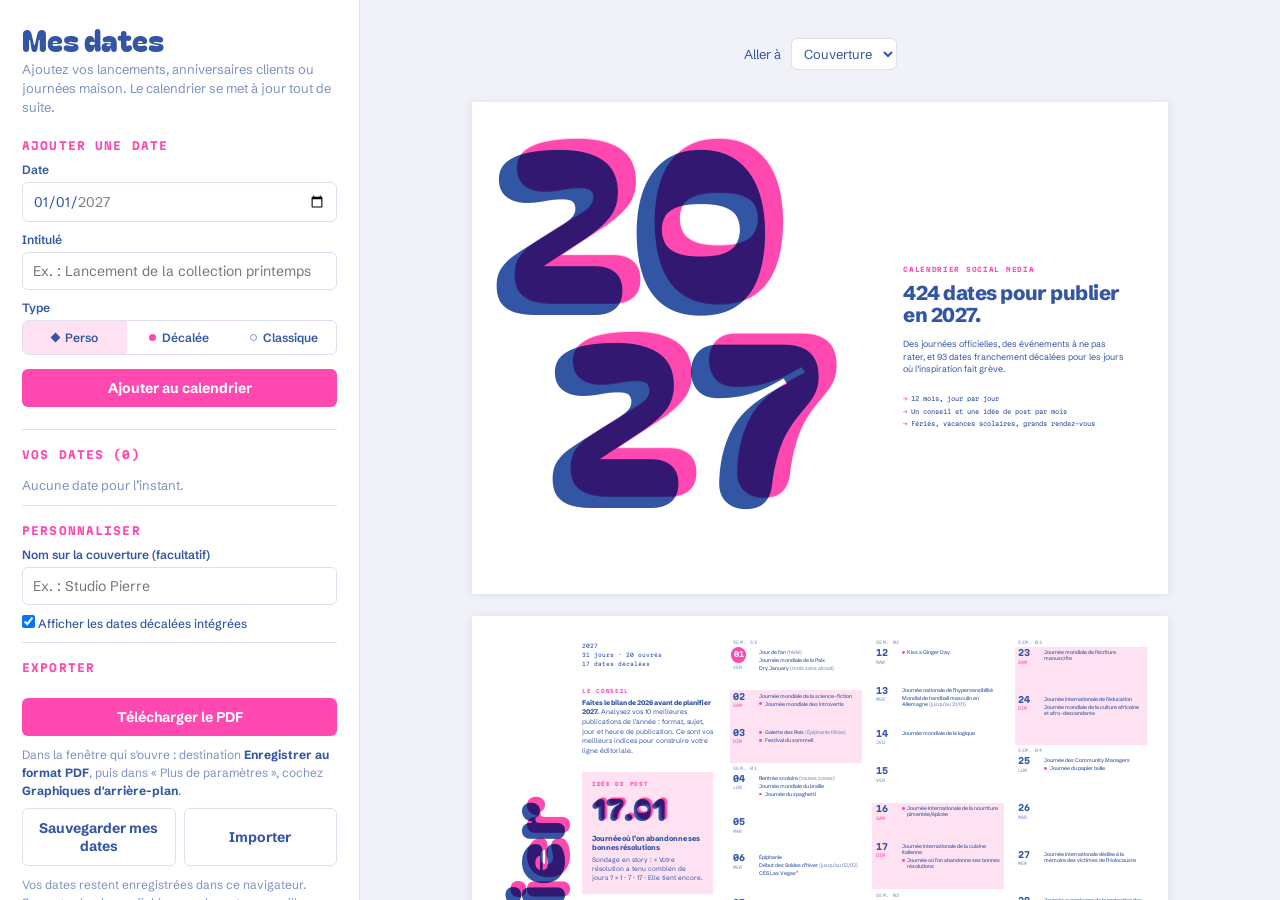
==== commit 56428a0a: "Corrige l'affichage de la liste vide Co-Authored-By: Claude Opus 5.5 <noreply@anthropic.com>" ====
--- a/index.html
+++ b/index.html
@@ -123,7 +123,7 @@
 .mine .d { font-family: 'Martian Mono', monospace; font-size: 11px; font-weight: 700; }
 .mine button { border: 0; background: none; color: var(--soft); font-size: 18px; line-height: 1; cursor: pointer; border-radius: 4px; }
 .mine button:hover { color: var(--pink); }
-.empty { color: var(--soft); font-size: 13px; padding: 6px 0; }
+.mine li.empty { display: block; color: var(--soft); font-size: 13px; padding: 6px 0; border: 0; }
 .check { display: flex; gap: 8px; align-items: center; font-weight: 500 !important; }
 .help { color: var(--soft); font-size: 12px; line-height: 1.5; margin-top: 10px; }
 .help b { color: var(--blue); }
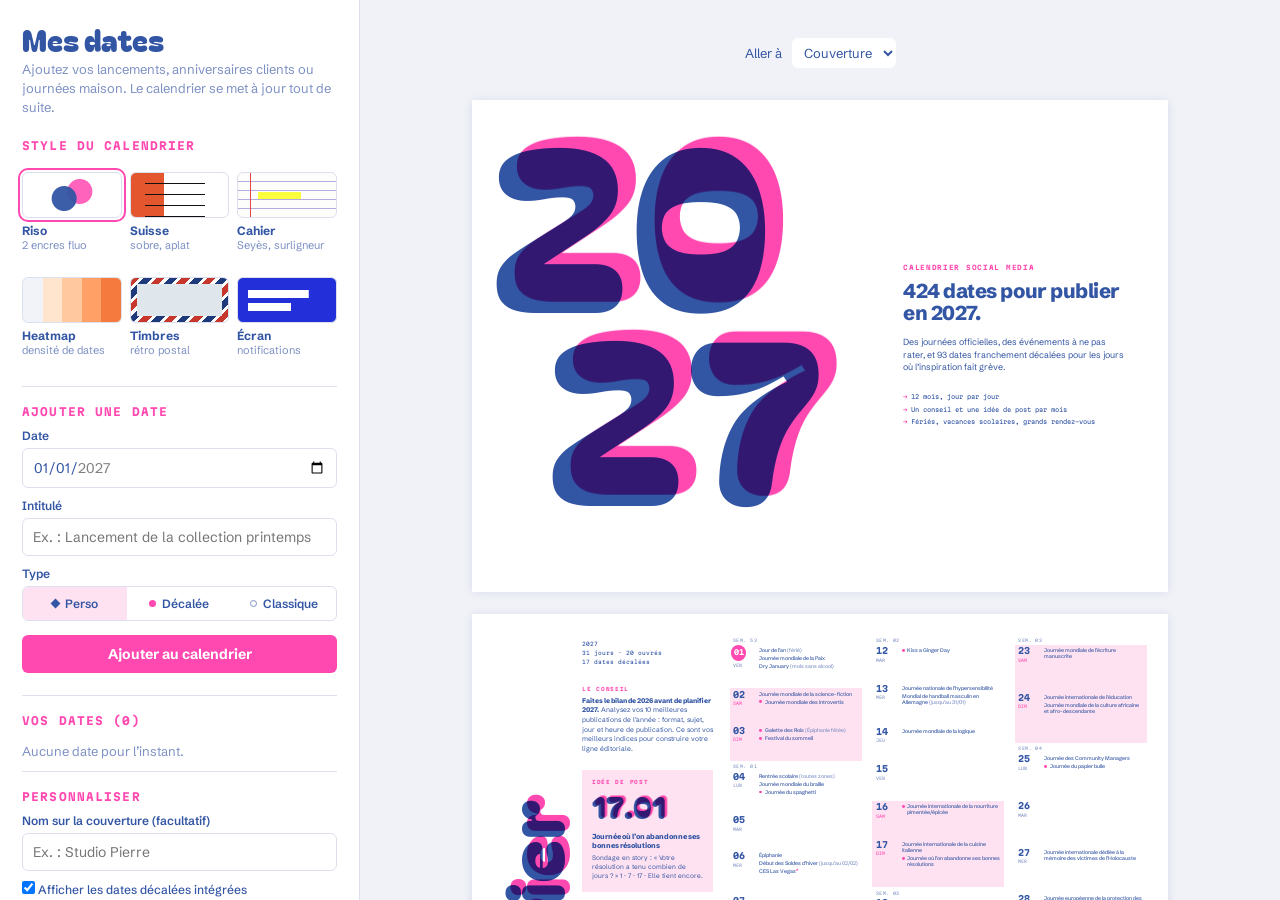
==== commit a467a7ef: "Ajoute le choix du style : Suisse, Cahier, Heatmap, Timbres et Écran Co-Authored-By: Claude Opus 5.5" ====
--- a/index.html
+++ b/index.html
@@ -5,98 +5,341 @@
 <meta name="viewport" content="width=device-width, initial-scale=1">
 <title>Générateur · Calendrier social media 2027</title>
 <style>
-
 @import url('https://fonts.googleapis.com/css2?family=Bagel+Fat+One&family=Schibsted+Grotesk:ital,wght@0,400;0,500;0,600;0,700;0,800;1,400&family=Martian+Mono:wdth,wght@87.5,400;87.5,600;87.5,700&display=block');
+@import url('https://fonts.googleapis.com/css2?family=Archivo:wdth,wght@62..125,300..900&family=Playwrite+FR+Trad:wght@300;400&family=Karla:ital,wght@0,400;0,500;0,700;0,800;1,400&family=Unbounded:wght@500;700;800&family=IBM+Plex+Mono:wght@500;600&family=Public+Sans:ital,wght@0,400;0,500;0,700;1,400&family=Alfa+Slab+One&family=Libre+Franklin:ital,wght@0,400;0,500;0,700;1,400&family=Albert+Sans:wght@200;300;500;600;700&display=swap');
 @page { size: 297mm 210mm; margin: 0; }
 :root { --blue:#3255A4; --pink:#FF48B0; --pinkt:#FFE2F1; --paper:#FFFFFF; --soft:#7D90C4; }
 * { box-sizing: border-box; margin: 0; padding: 0; }
 html, body { font-family: 'Schibsted Grotesk', sans-serif; color: var(--blue); -webkit-print-color-adjust: exact; print-color-adjust: exact; }
-.page { width: 297mm; height: 210mm; position: relative; overflow: hidden; page-break-after: always; background: var(--paper); }
-/* surimpression riso */
-.ov { position: relative; display: inline-block; font-family: 'Bagel Fat One', sans-serif; font-weight: 400; line-height: .9; }
-.ov .b { color: var(--blue); }
-.ov .p { position: absolute; left: 0; top: 0; color: var(--pink); mix-blend-mode: multiply; transform: translate(.08em, -.05em); }
-.lbl { font-family: 'Martian Mono', monospace; font-size: 2.2mm; font-weight: 700; letter-spacing: .3mm; text-transform: uppercase; color: var(--pink); margin-bottom: 1.6mm; }
-sup.ast { color: var(--pink); font-weight: 800; font-size: 1.15em; vertical-align: 0; }
-/* ---- mois ---- */
-.vt { position: absolute; left: 7mm; top: 10mm; bottom: 10mm; width: 36mm; display: flex; align-items: flex-end; justify-content: center; }
-.vt .ov { writing-mode: vertical-rl; transform: rotate(180deg); white-space: nowrap; }
-.vt .ov .p { transform: translate(-.06em, .08em); }
-.info { position: absolute; left: 47mm; top: 11mm; bottom: 10mm; width: 56mm; display: flex; flex-direction: column; }
-.meta { font-family: 'Martian Mono', monospace; font-size: 2.3mm; line-height: 1.7; color: var(--blue); margin-bottom: 8mm; }
-.blk { margin-bottom: 7mm; }
-.tip { font-size: 2.9mm; line-height: 1.42; }
-.tip b { font-weight: 800; }
-.perle { background: var(--pinkt); padding: 4mm 4.2mm 4.4mm; }
-.pdate { font-size: 13mm; margin: 1mm 0 2mm; }
-.pname { font-weight: 800; font-size: 3.1mm; line-height: 1.25; margin-bottom: 1.6mm; }
-.perle p { font-size: 2.8mm; line-height: 1.42; }
-.legend { margin-top: auto; display: flex; flex-direction: column; gap: 1.8mm; font-family: 'Martian Mono', monospace; font-size: 2.1mm; }
-.legend span { display: flex; align-items: center; gap: 2mm; }
-.dot { display: inline-block; width: 1.6mm; height: 1.6mm; border-radius: 50%; background: var(--pink); }
-.legend .fr, .num.fer { background: var(--pink); color: #fff; border-radius: 50%; }
-.legend .fr { font-style: normal; font-weight: 700; font-size: 1.9mm; width: 4.4mm; height: 4.4mm; display: inline-flex; align-items: center; justify-content: center; }
-.cols { position: absolute; left: 110mm; right: 9mm; top: 9mm; bottom: 9mm; display: grid; grid-template-columns: repeat(3, 1fr); gap: 4.5mm; }
-.col { display: flex; flex-direction: column; min-height: 0; overflow: hidden; }
-.wk { font-family: 'Martian Mono', monospace; font-size: 1.8mm; color: var(--soft); letter-spacing: .2mm; text-transform: uppercase; padding: 1.3mm 0 .6mm 1.4mm; }
-.day { flex: 1 0 auto; display: grid; grid-template-columns: 10mm 1fr; column-gap: 1.2mm; padding: 1.1mm 1.4mm .6mm; min-height: 9mm; }
-.day.we { background: var(--pinkt); }
-.dn { display: flex; flex-direction: column; align-items: flex-start; }
-.num { font-family: 'Martian Mono', monospace; font-weight: 700; font-size: 3.7mm; line-height: 1; }
-.num.fer { width: 6.6mm; height: 6.6mm; display: flex; align-items: center; justify-content: center; font-size: 3.1mm; margin: -.8mm 0 0 -.9mm; }
-.wd { font-family: 'Martian Mono', monospace; font-size: 1.8mm; text-transform: uppercase; color: var(--soft); margin-top: .8mm; }
-.day.we .wd { color: var(--pink); }
-.evs p { font-size: calc(2.25mm * var(--k, 1)); line-height: 1.2; font-weight: 500; margin-bottom: .75mm; }
-.evs p i { font-style: normal; color: var(--soft); }
-.evs p.fun, .evs p.perso { padding-left: 2.3mm; position: relative; }
-.evs p.perso { font-weight: 700; }
-.evs p.perso::before { content: ""; position: absolute; left: .1mm; top: .8mm; width: 1.1mm; height: 1.1mm; background: var(--blue); transform: rotate(45deg); }
-.dia { display: inline-block; width: 1.4mm; height: 1.4mm; margin: 0 .1mm; background: var(--blue); transform: rotate(45deg); }
-.evs p.fun::before { content: ""; position: absolute; left: 0; top: .75mm; width: 1.25mm; height: 1.25mm; border-radius: 50%; background: var(--pink); }
-/* ---- couverture ---- */
-.cyear { position: absolute; left: 8mm; top: 6mm; font-size: 96mm; display: flex; flex-direction: column; }
-.cyear .l2 { margin-left: 24mm; margin-top: -4mm; }
-.cright { position: absolute; left: 184mm; top: 0; bottom: 0; width: 96mm; display: flex; flex-direction: column; justify-content: center; }
-.cright .lbl { font-size: 2.8mm; margin-bottom: 4mm; }
-.cright h1 { font-weight: 800; font-size: 8.6mm; line-height: 1.08; letter-spacing: -.2mm; margin-bottom: 5mm; }
-.cright p { font-size: 3.8mm; line-height: 1.45; margin-bottom: 7mm; }
-.cright ul { list-style: none; font-family: 'Martian Mono', monospace; font-size: 2.6mm; line-height: 2.1; }
-.cright li::before { content: "→ "; color: var(--pink); }
-/* ---- dos ---- */
-.bmsg { position: absolute; left: 20mm; top: 40mm; font-size: 40mm; }
-.bmsg .ov { line-height: 1; }
-.bfoot { position: absolute; left: 20mm; bottom: 16mm; font-family: 'Martian Mono', monospace; font-size: 2.6mm; }
-/* ---- récap ---- */
-.rtitle { position: absolute; left: 10mm; top: 10mm; font-size: 17mm; }
-.rgrid { position: absolute; left: 10mm; right: 10mm; top: 38mm; bottom: 10mm; display: grid; grid-template-columns: 66mm 1fr 84mm; gap: 9mm; }
-.rc { display: flex; flex-direction: column; }
-.rc ul { list-style: none; flex: 1; display: flex; flex-direction: column; }
-.rc li { flex: 1; }
-.rc li { font-size: 3.5mm; padding: 0; display: flex; align-items: center; font-weight: 500; }
-.rc li:nth-child(odd) { background: var(--pinkt); }
-.rc li b { font-family: 'Martian Mono', monospace; font-weight: 700; font-size: 2.8mm; min-width: 15mm; padding-left: 1.5mm; }
-.rc li .w { font-family: 'Martian Mono', monospace; color: var(--soft); min-width: 10mm; font-size: 2.3mm; text-transform: uppercase; }
-.big li b { min-width: 31mm; }
-
-table { width: 100%; border-collapse: collapse; font-size: 3.1mm; margin-top: 1mm; }
-.rc td { height: 17mm; }
-th { font-family: 'Martian Mono', monospace; font-size: 2.4mm; text-transform: uppercase; color: var(--pink); padding: 2mm 1mm; text-align: center; }
-td { padding: 3.2mm 1mm; text-align: center; font-weight: 500; font-family: 'Martian Mono', monospace; font-size: 2.6mm; }
-tr:nth-child(even) td { background: var(--pinkt); }
-td:first-child { text-align: left; font-family: 'Schibsted Grotesk'; font-weight: 800; font-size: 3.1mm; padding-left: 1.5mm; }
-.small { margin-top: auto; padding-top: 5mm; font-size: 2.4mm; line-height: 1.5; color: var(--soft); }
-.extra { display: flex; gap: 8mm; margin-top: 5mm; background: var(--pinkt); padding: 4mm 5mm; font-family: 'Martian Mono', monospace; font-size: 2.5mm; line-height: 1.8; }
-.extra b { display: block; font-family: 'Schibsted Grotesk'; font-weight: 800; font-size: 3mm; }
+.th-riso .page { width: 297mm; height: 210mm; position: relative; overflow: hidden; page-break-after: always; background: var(--paper); }
+.th-riso .ov { position: relative; display: inline-block; font-family: 'Bagel Fat One', sans-serif; font-weight: 400; line-height: .9; }
+.th-riso .ov .b { color: var(--blue); }
+.th-riso .ov .p { position: absolute; left: 0; top: 0; color: var(--pink); mix-blend-mode: multiply; transform: translate(.08em, -.05em); }
+.th-riso .lbl { font-family: 'Martian Mono', monospace; font-size: 2.2mm; font-weight: 700; letter-spacing: .3mm; text-transform: uppercase; color: var(--pink); margin-bottom: 1.6mm; }
+.th-riso sup.ast { color: var(--pink); font-weight: 800; font-size: 1.15em; vertical-align: 0; }
+.th-riso .vt { position: absolute; left: 7mm; top: 10mm; bottom: 10mm; width: 36mm; display: flex; align-items: flex-end; justify-content: center; }
+.th-riso .vt .ov { writing-mode: vertical-rl; transform: rotate(180deg); white-space: nowrap; }
+.th-riso .vt .ov .p { transform: translate(-.06em, .08em); }
+.th-riso .info { position: absolute; left: 47mm; top: 11mm; bottom: 10mm; width: 56mm; display: flex; flex-direction: column; }
+.th-riso .meta { font-family: 'Martian Mono', monospace; font-size: 2.3mm; line-height: 1.7; color: var(--blue); margin-bottom: 8mm; }
+.th-riso .blk { margin-bottom: 7mm; }
+.th-riso .tip { font-size: 2.9mm; line-height: 1.42; }
+.th-riso .tip b { font-weight: 800; }
+.th-riso .perle { background: var(--pinkt); padding: 4mm 4.2mm 4.4mm; }
+.th-riso .pdate { font-size: 13mm; margin: 1mm 0 2mm; }
+.th-riso .pname { font-weight: 800; font-size: 3.1mm; line-height: 1.25; margin-bottom: 1.6mm; }
+.th-riso .perle p { font-size: 2.8mm; line-height: 1.42; }
+.th-riso .legend { margin-top: auto; display: flex; flex-direction: column; gap: 1.8mm; font-family: 'Martian Mono', monospace; font-size: 2.1mm; }
+.th-riso .legend span { display: flex; align-items: center; gap: 2mm; }
+.th-riso .dot { display: inline-block; width: 1.6mm; height: 1.6mm; border-radius: 50%; background: var(--pink); }
+.th-riso .legend .fr, .th-riso .num.fer { background: var(--pink); color: #fff; border-radius: 50%; }
+.th-riso .legend .fr { font-style: normal; font-weight: 700; font-size: 1.9mm; width: 4.4mm; height: 4.4mm; display: inline-flex; align-items: center; justify-content: center; }
+.th-riso .cols { position: absolute; left: 110mm; right: 9mm; top: 9mm; bottom: 9mm; display: grid; grid-template-columns: repeat(3, 1fr); gap: 4.5mm; }
+.th-riso .col { display: flex; flex-direction: column; min-height: 0; overflow: hidden; }
+.th-riso .wk { font-family: 'Martian Mono', monospace; font-size: 1.8mm; color: var(--soft); letter-spacing: .2mm; text-transform: uppercase; padding: 1.3mm 0 .6mm 1.4mm; }
+.th-riso .day { flex: 1 0 auto; display: grid; grid-template-columns: 10mm 1fr; column-gap: 1.2mm; padding: 1.1mm 1.4mm .6mm; min-height: 9mm; }
+.th-riso .day.we { background: var(--pinkt); }
+.th-riso .dn { display: flex; flex-direction: column; align-items: flex-start; }
+.th-riso .num { font-family: 'Martian Mono', monospace; font-weight: 700; font-size: 3.7mm; line-height: 1; }
+.th-riso .num.fer { width: 6.6mm; height: 6.6mm; display: flex; align-items: center; justify-content: center; font-size: 3.1mm; margin: -.8mm 0 0 -.9mm; }
+.th-riso .wd { font-family: 'Martian Mono', monospace; font-size: 1.8mm; text-transform: uppercase; color: var(--soft); margin-top: .8mm; }
+.th-riso .day.we .wd { color: var(--pink); }
+.th-riso .evs p { font-size: calc(2.25mm * var(--k, 1)); line-height: 1.2; font-weight: 500; margin-bottom: .75mm; }
+.th-riso .evs p i { font-style: normal; color: var(--soft); }
+.th-riso .evs p.fun, .th-riso .evs p.perso { padding-left: 2.3mm; position: relative; }
+.th-riso .evs p.perso { font-weight: 700; }
+.th-riso .evs p.perso::before { content: ""; position: absolute; left: .1mm; top: .8mm; width: 1.1mm; height: 1.1mm; background: var(--blue); transform: rotate(45deg); }
+.th-riso .dia { display: inline-block; width: 1.4mm; height: 1.4mm; margin: 0 .1mm; background: var(--blue); transform: rotate(45deg); }
+.th-riso .evs p.fun::before { content: ""; position: absolute; left: 0; top: .75mm; width: 1.25mm; height: 1.25mm; border-radius: 50%; background: var(--pink); }
+.th-riso .cyear { position: absolute; left: 8mm; top: 6mm; font-size: 96mm; display: flex; flex-direction: column; }
+.th-riso .cyear .l2 { margin-left: 24mm; margin-top: -4mm; }
+.th-riso .cright { position: absolute; left: 184mm; top: 0; bottom: 0; width: 96mm; display: flex; flex-direction: column; justify-content: center; }
+.th-riso .cright .lbl { font-size: 2.8mm; margin-bottom: 4mm; }
+.th-riso .cright h1 { font-weight: 800; font-size: 8.6mm; line-height: 1.08; letter-spacing: -.2mm; margin-bottom: 5mm; }
+.th-riso .cright p { font-size: 3.8mm; line-height: 1.45; margin-bottom: 7mm; }
+.th-riso .cright ul { list-style: none; font-family: 'Martian Mono', monospace; font-size: 2.6mm; line-height: 2.1; }
+.th-riso .cright li::before { content: "→ "; color: var(--pink); }
+.th-riso .bmsg { position: absolute; left: 20mm; top: 40mm; font-size: 40mm; }
+.th-riso .bmsg .ov { line-height: 1; }
+.th-riso .bfoot { position: absolute; left: 20mm; bottom: 16mm; font-family: 'Martian Mono', monospace; font-size: 2.6mm; }
+.th-riso .rtitle { position: absolute; left: 10mm; top: 10mm; font-size: 17mm; }
+.th-riso .rgrid { position: absolute; left: 10mm; right: 10mm; top: 38mm; bottom: 10mm; display: grid; grid-template-columns: 66mm 1fr 84mm; gap: 9mm; }
+.th-riso .rc { display: flex; flex-direction: column; }
+.th-riso .rc ul { list-style: none; flex: 1; display: flex; flex-direction: column; }
+.th-riso .rc li { flex: 1; }
+.th-riso .rc li { font-size: 3.5mm; padding: 0; display: flex; align-items: center; font-weight: 500; }
+.th-riso .rc li:nth-child(odd) { background: var(--pinkt); }
+.th-riso .rc li b { font-family: 'Martian Mono', monospace; font-weight: 700; font-size: 2.8mm; min-width: 15mm; padding-left: 1.5mm; }
+.th-riso .rc li .w { font-family: 'Martian Mono', monospace; color: var(--soft); min-width: 10mm; font-size: 2.3mm; text-transform: uppercase; }
+.th-riso .big li b { min-width: 31mm; }
+.th-riso table { width: 100%; border-collapse: collapse; font-size: 3.1mm; margin-top: 1mm; }
+.th-riso .rc td { height: 17mm; }
+.th-riso th { font-family: 'Martian Mono', monospace; font-size: 2.4mm; text-transform: uppercase; color: var(--pink); padding: 2mm 1mm; text-align: center; }
+.th-riso td { padding: 3.2mm 1mm; text-align: center; font-weight: 500; font-family: 'Martian Mono', monospace; font-size: 2.6mm; }
+.th-riso tr:nth-child(even) td { background: var(--pinkt); }
+.th-riso td:first-child { text-align: left; font-family: 'Schibsted Grotesk'; font-weight: 800; font-size: 3.1mm; padding-left: 1.5mm; }
+.th-riso .small { margin-top: auto; padding-top: 5mm; font-size: 2.4mm; line-height: 1.5; color: var(--soft); }
+.th-riso .extra { display: flex; gap: 8mm; margin-top: 5mm; background: var(--pinkt); padding: 4mm 5mm; font-family: 'Martian Mono', monospace; font-size: 2.5mm; line-height: 1.8; }
+.th-riso .extra b { display: block; font-family: 'Schibsted Grotesk'; font-weight: 800; font-size: 3mm; }
+/* =====================================================================
+   Thèmes du générateur (hors Riso). Le conteneur #pages porte les classes
+   « gen th-<id> ». Tout ce qui est commun est préfixé .gen, le reste .th-<id>.
+   ===================================================================== */
+
+/* ---------------- commun ---------------- */
+.gen .page { width: 297mm; height: 210mm; position: relative; overflow: hidden; page-break-after: always;
+  background: var(--bg); color: var(--ink); font-family: var(--font); }
+.gen .ov { position: relative; display: inline-block; line-height: 1; }
+.gen .page i { font-style: normal; }
+.gen .ov .p { display: none; }
+.gen .ov { font-family: var(--disp); font-weight: var(--dispw, 700); }
+.gen sup.ast { color: var(--acc); font-weight: 700; vertical-align: 0; }
+.gen .kpi, .gen .pd, .gen .sub, .gen .bignum, .gen .cnt, .gen .pm { display: none; }
+.gen .g { display: grid; grid-template-columns: repeat(7, minmax(0, 1fr)); grid-template-rows: var(--hh) repeat(var(--rows), minmax(0, 1fr)); }
+.gen .c { position: relative; min-height: 0; min-width: 0; }
+.gen .in { height: 100%; overflow: hidden; }
+.gen .ev { font-size: calc(var(--evfs) * var(--k, 1)); line-height: 1.22; margin-bottom: .75mm; }
+.gen .ev i { opacity: .65; }
+.gen .ev.perso { font-weight: 700; }
+.gen .ev.perso::before { content: "◆ "; color: var(--acc); }
+.gen .leg { display: flex; gap: 3.5mm; align-items: center; font-size: 2.2mm; }
+.gen .leg span { display: inline-flex; align-items: center; gap: 1.2mm; }
+
+/* couverture */
+.gen .cover .cv-txt { position: absolute; right: 14mm; top: 0; bottom: 0; width: 96mm; display: flex; flex-direction: column; justify-content: center; z-index: 2; }
+.gen .cv-txt .k { font-size: 2.8mm; font-weight: 700; letter-spacing: .5mm; text-transform: uppercase; color: var(--acc); margin-bottom: 4mm; }
+.gen .cv-txt h1 { font-family: var(--disp); font-weight: var(--dispw, 700); font-size: 8.4mm; line-height: 1.12; margin-bottom: 5mm; }
+.gen .cv-txt p { font-size: 3.7mm; line-height: 1.45; margin-bottom: 7mm; }
+.gen .cv-txt ul { list-style: none; font-size: 2.9mm; line-height: 2.1; }
+.gen .cv-txt li::before { content: "→ "; color: var(--acc); }
+
+/* récap */
+.gen .recap .rtitle { position: absolute; left: 10mm; top: 9mm; font-size: 12mm; line-height: 1.25; }
+.gen .recap .rgrid { position: absolute; left: 10mm; right: 10mm; top: 34mm; bottom: 10mm; display: grid; grid-template-columns: 66mm 1fr 84mm; gap: 9mm; }
+.gen .rc { display: flex; flex-direction: column; min-height: 0; }
+.gen .rc .lbl { font-size: 2.4mm; font-weight: 700; letter-spacing: .4mm; text-transform: uppercase; color: var(--acc); margin-bottom: 2mm; }
+.gen .rc ul { list-style: none; flex: 1; display: flex; flex-direction: column; }
+.gen .rc li { flex: 1; display: flex; align-items: center; font-size: 3.3mm; border-bottom: .25mm solid var(--line); }
+.gen .rc li b { min-width: 15mm; font-weight: 700; font-size: 2.9mm; padding-left: 1mm; }
+.gen .rc li .w { min-width: 10mm; font-size: 2.2mm; opacity: .6; text-transform: uppercase; }
+.gen .big li b { min-width: 31mm; }
+.gen .recap table { width: 100%; border-collapse: collapse; font-size: 3mm; }
+.gen .recap th { font-size: 2.4mm; text-transform: uppercase; color: var(--acc); padding: 2mm 1mm; text-align: center; }
+.gen .recap td { height: 15mm; text-align: center; border-bottom: .25mm solid var(--line); font-size: 2.9mm; }
+.gen .recap td:first-child { text-align: left; font-weight: 700; padding-left: 1mm; }
+.gen .recap .small { margin-top: auto; padding-top: 5mm; font-size: 2.35mm; line-height: 1.5; opacity: .75; }
+.gen .recap .extra { display: flex; gap: 8mm; margin-top: 5mm; background: var(--tint); padding: 4mm 5mm; font-size: 2.7mm; line-height: 1.7; }
+.gen .recap .extra b { display: block; }
+
+/* dos */
+.gen .back .bmsg { position: absolute; left: 20mm; top: 48mm; font-size: 30mm; line-height: 1.1; }
+.gen .back .bfoot { position: absolute; left: 20mm; bottom: 16mm; font-size: 2.8mm; }
+
+/* ================= SUISSE ================= */
+.th-suisse { --bg: #fff; --ink: #111; --acc: #E4572E; --tint: #F2F2F2; --line: #111; --font: 'Archivo', sans-serif; --disp: 'Archivo', sans-serif; --dispw: 800; --evfs: 2.05mm; --hh: 7mm; }
+.th-suisse .ov { font-stretch: 125%; }
+.th-suisse .month .side { position: absolute; left: 0; top: 0; bottom: 0; width: 88mm; background: var(--acc); color: #fff; padding: 11mm 9mm; display: flex; flex-direction: column; }
+.th-suisse .mt { font-size: min(10.5mm, calc(70mm / var(--len) / .82)); line-height: 1; }
+.th-suisse .my { font-weight: 300; font-size: 7mm; margin: 1.5mm 0 9mm; }
+.th-suisse .note { position: relative; z-index: 2; }
+.th-suisse .note .k { font-weight: 700; font-size: 2.3mm; letter-spacing: .4mm; text-transform: uppercase; margin-bottom: 1.4mm; opacity: .85; }
+.th-suisse .note p { font-size: 2.7mm; line-height: 1.4; margin-bottom: 6mm; max-width: 68mm; }
+.th-suisse .bignum { display: block; position: absolute; left: 0; top: 0; bottom: 0; width: 88mm; overflow: hidden; pointer-events: none; }
+.th-suisse .bignum span { position: absolute; left: -3mm; bottom: -7mm; color: rgba(0,0,0,.15); font-weight: 900; font-stretch: 62%; font-size: 50mm; line-height: 1; letter-spacing: -1.3mm; transform: scale(3); transform-origin: 0 100%; }
+.th-suisse .g { position: absolute; left: 97mm; right: 9mm; top: 10mm; bottom: 14mm; }
+.th-suisse .h { font-weight: 700; font-size: 2.2mm; letter-spacing: .5mm; text-transform: uppercase; border-bottom: .6mm solid #111; padding: 0 1.4mm; display: flex; align-items: center; }
+.th-suisse .h.we { color: var(--acc); }
+.th-suisse .c { border-bottom: .25mm solid #111; }
+.th-suisse .in { padding: 1.6mm 1.4mm; }
+.th-suisse .n { display: inline-block; font-weight: 700; font-stretch: 62%; font-size: 8mm; line-height: .9; margin-bottom: 1.3mm; }
+.th-suisse .we .n { color: var(--acc); }
+.th-suisse .fer .n { background: var(--acc); color: #fff; padding: .6mm 1.2mm .2mm; }
+.th-suisse .out .n { color: #D5D5D5; }
+.th-suisse .ev.fun::before, .th-suisse .leg .mk-fun { content: ""; display: inline-block; width: 1.4mm; height: 1.4mm; background: var(--acc); margin-right: 1mm; vertical-align: .1mm; }
+.th-suisse .leg { position: absolute; right: 9mm; bottom: 5.5mm; }
+.th-suisse .leg .mk-fer { background: var(--acc); color: #fff; font-weight: 700; padding: .3mm .8mm; }
+.th-suisse .leg .mk-perso::before { content: "◆"; color: var(--acc); }
+.th-suisse .cover .cv-art { position: absolute; left: 0; top: 0; bottom: 0; width: 168mm; background: var(--acc); overflow: hidden; }
+.th-suisse .cv-num { position: absolute; left: 6mm; top: 9mm; color: #fff; font-weight: 900; font-stretch: 62%; font-size: 40mm; line-height: .8; letter-spacing: -1mm; transform: scale(2.55); transform-origin: 0 0; }
+.th-suisse .rc li b { font-stretch: 75%; font-size: 3.4mm; }
+
+/* ================= CAHIER ================= */
+.th-cahier { --bg: #FDFDFB; --ink: #23232B; --acc: #D23A40; --blue: #1F2F8F; --tint: rgba(250,255,40,.55); --line: rgba(31,47,143,.25);
+  --font: 'Karla', sans-serif; --disp: 'Playwrite FR Trad', cursive; --dispw: 400; --evfs: 2.2mm; --hh: 6mm; }
+.th-cahier .page { background-image:
+    linear-gradient(90deg, transparent 27.6mm, #E4474C 27.6mm, #E4474C 28mm, transparent 28mm),
+    repeating-linear-gradient(90deg, rgba(120,110,200,.2) 0 .15mm, transparent .15mm 8mm),
+    repeating-linear-gradient(180deg, transparent 0 7.8mm, rgba(110,98,200,.38) 7.8mm 8mm),
+    repeating-linear-gradient(180deg, transparent 0 1.88mm, rgba(150,140,215,.2) 1.88mm 2mm); }
+.th-cahier .ov { color: var(--blue); }
+.th-cahier .month .side { position: absolute; left: 33mm; right: 8mm; top: 5mm; height: 35mm; display: flex; gap: 7mm; align-items: flex-start; }
+.th-cahier .ttl { flex: 1; display: flex; align-items: baseline; gap: 3mm; }
+.th-cahier .mt { font-size: min(12mm, calc(95mm / var(--len) / .78)); line-height: 1.7; }
+.th-cahier .my { font-family: var(--disp); font-size: 5mm; color: var(--blue); }
+.th-cahier .note { width: 74mm; flex: none; padding: 5mm 4.5mm 4mm; font-size: 2.4mm; line-height: 1.36; box-shadow: .6mm 1mm 2mm rgba(0,0,0,.14); position: relative; }
+.th-cahier .note::before { content: ""; position: absolute; top: -2.5mm; left: 50%; width: 18mm; height: 5mm; margin-left: -9mm; background: rgba(255,255,255,.62); transform: rotate(-3deg); }
+.th-cahier .tip { background: #FFC7DC; transform: rotate(-1.6deg); }
+.th-cahier .idea { background: #C9EFC4; transform: rotate(1.4deg); }
+.th-cahier .note .k { font-family: var(--disp); font-size: 2.6mm; color: var(--blue); margin-bottom: 1.2mm; }
+.th-cahier .g { position: absolute; left: 30mm; right: 6mm; top: 45mm; bottom: 11mm; column-gap: 2mm; }
+.th-cahier .h { font-family: var(--disp); font-size: 2.6mm; color: var(--blue); }
+.th-cahier .h.we { color: var(--acc); }
+.th-cahier .in { padding: 1mm; }
+.th-cahier .n { display: block; width: fit-content; font-weight: 800; font-size: 4.6mm; color: var(--blue); line-height: 1; margin-bottom: 1.2mm; }
+.th-cahier .n .z, .th-cahier .out .n { display: none; }
+.th-cahier .we .n { color: var(--acc); }
+.th-cahier .fer .n { border: .4mm solid var(--acc); border-radius: 50%; padding: .8mm 1.4mm; transform: rotate(-8deg); color: var(--acc); }
+.th-cahier .ev.fun span, .th-cahier .mk-fun { background: linear-gradient(transparent 12%, rgba(250,255,40,.85) 12%, rgba(250,255,40,.85) 88%, transparent 88%);
+  -webkit-box-decoration-break: clone; box-decoration-break: clone; }
+.th-cahier .ev.perso { color: var(--blue); }
+.th-cahier .ev.perso::before { content: "→ "; color: var(--blue); }
+.th-cahier .leg { position: absolute; right: 8mm; bottom: 4mm; }
+.th-cahier .leg .mk-fun::after { content: "surligné"; }
+.th-cahier .leg .mk-fer { border: .35mm solid var(--acc); border-radius: 50%; color: var(--acc); font-weight: 800; padding: .2mm 1mm; }
+.th-cahier .leg .mk-perso::before { content: "→"; color: var(--blue); font-weight: 800; }
+.th-cahier .cover .cv-art { position: absolute; left: 34mm; top: 48mm; }
+.th-cahier .cv-cur { font-family: var(--disp); font-size: 35mm; color: var(--blue); line-height: 1.6; transform: rotate(-4deg); position: relative; }
+.th-cahier .cv-cur::after { content: ""; position: absolute; left: 4mm; right: -6mm; bottom: 12mm; height: 12mm; background: rgba(250,255,40,.7); z-index: -1; transform: rotate(1deg); }
+.th-cahier .cv-sub { font-family: var(--disp); font-size: 6mm; color: var(--acc); margin: -2mm 0 0 10mm; transform: rotate(-4deg); }
+.th-cahier .cv-txt { background: #FFC7DC; padding: 8mm 7mm; top: 34mm !important; bottom: auto !important; transform: rotate(1.5deg); box-shadow: .8mm 1.2mm 3mm rgba(0,0,0,.14); }
+.th-cahier .cv-txt .k, .th-cahier .rc .lbl { font-family: var(--disp); text-transform: none; letter-spacing: 0; color: var(--blue); font-size: 3.2mm; }
+.th-cahier .cv-txt h1 { font-family: var(--font); font-weight: 800; }
+.th-cahier .recap .rgrid { left: 33mm; }
+.th-cahier .rc li b, .th-cahier .recap th { color: var(--blue); }
+
+/* ================= HEATMAP ================= */
+.th-heatmap { --bg: #fff; --ink: #16213E; --acc: #F46A2B; --tint: #FFE4CE; --line: #E6E9F1; --font: 'Public Sans', sans-serif; --disp: 'Unbounded', sans-serif; --dispw: 700;
+  --mono: 'IBM Plex Mono', monospace; --evfs: 2.05mm; --hh: 5mm; }
+.th-heatmap .l0 { background: #F1F3F8; } .th-heatmap .l1 { background: #FFE4CE; } .th-heatmap .l2 { background: #FFC89E; }
+.th-heatmap .l3 { background: #FFA066; } .th-heatmap .l4 { background: #F57A3D; }
+.th-heatmap .month .side { position: absolute; left: 10mm; top: 10mm; bottom: 18mm; width: 68mm; display: flex; flex-direction: column; }
+.th-heatmap .mt { font-size: min(10.5mm, calc(66mm / var(--len) / .86)); line-height: 1; }
+.th-heatmap .my { font-family: var(--mono); font-size: 3mm; margin-top: 1.5mm; }
+.th-heatmap .kpi { display: block; }
+.th-heatmap .kbig { font-family: var(--disp); font-weight: 800; font-size: 26mm; line-height: 1; margin-top: 7mm; color: var(--acc); }
+.th-heatmap .bl { font-size: 3mm; font-weight: 500; }
+.th-heatmap .stats { list-style: none; margin: 4mm 0; font-size: 2.55mm; line-height: 1.7; }
+.th-heatmap .stats b { font-family: var(--mono); font-weight: 600; }
+.th-heatmap .ramp { font-family: var(--mono); font-size: 2.2mm; display: flex; align-items: center; gap: .8mm; margin-bottom: 5mm; color: #6B7390; }
+.th-heatmap .ramp i { width: 3.4mm; height: 3.4mm; border-radius: .6mm; display: inline-block; }
+.th-heatmap .note .k { font-family: var(--mono); font-weight: 600; font-size: 2.2mm; text-transform: uppercase; color: var(--acc); margin-bottom: 1.2mm; }
+.th-heatmap .note p { font-size: 2.5mm; line-height: 1.42; margin-bottom: 4mm; }
+.th-heatmap .g { position: absolute; left: 86mm; right: 9mm; top: 10mm; bottom: 12mm; gap: 1.4mm; }
+.th-heatmap .h { font-family: var(--mono); font-size: 2.1mm; text-transform: uppercase; color: #6B7390; }
+.th-heatmap .c { border-radius: 1.4mm; }
+.th-heatmap .in { padding: 1.8mm; }
+.th-heatmap .c.out { border: .3mm dashed #D7DBE6; background: none; }
+.th-heatmap .out .n { display: none; }
+.th-heatmap .n { font-family: var(--mono); font-weight: 600; font-size: 4mm; line-height: 1; display: inline-block; margin-bottom: 1.3mm; }
+.th-heatmap .fer .n { text-decoration: underline; text-decoration-thickness: .5mm; text-underline-offset: .8mm; }
+.th-heatmap .cnt { display: block; position: absolute; right: 1.6mm; top: 1.8mm; font-family: var(--mono); font-size: 2.1mm; font-weight: 600; opacity: .7; }
+.th-heatmap .ev.fun::before { content: "✦ "; }
+.th-heatmap .leg { position: absolute; left: 10mm; bottom: 10mm; font-family: var(--mono); flex-wrap: wrap; width: 70mm; row-gap: 1.5mm; }
+.th-heatmap .leg .mk-fun::before { content: "✦"; }
+.th-heatmap .leg .mk-fer { text-decoration: underline; font-weight: 600; }
+.th-heatmap .leg .mk-perso::before { content: "◆"; color: var(--acc); }
+.th-heatmap .cover .cv-art { position: absolute; left: 14mm; top: 24mm; width: 170mm; }
+.th-heatmap .cv-y { font-family: var(--disp); font-weight: 800; font-size: 44mm; line-height: 1; letter-spacing: -1mm; margin-bottom: 10mm; }
+.th-heatmap .yh { display: grid; grid-auto-flow: column; grid-template-rows: repeat(7, 2.6mm); grid-auto-columns: 2.6mm; gap: .55mm; }
+.th-heatmap .yh i { border-radius: .4mm; }
+.th-heatmap .yh i.x { background: none; }
+.th-heatmap .yl { display: flex; justify-content: space-between; font-family: var(--mono); font-size: 2.1mm; color: #6B7390; margin-top: 2mm; width: 163mm; }
+.th-heatmap .cv-cap { font-family: var(--mono); font-size: 2.4mm; color: #6B7390; margin-top: 6mm; display: flex; gap: 1mm; align-items: center; }
+.th-heatmap .cv-cap i { width: 2.6mm; height: 2.6mm; border-radius: .4mm; display: inline-block; }
+.th-heatmap .rc li b, .th-heatmap .recap td { font-family: var(--mono); }
+.th-heatmap .rc li:nth-child(odd), .th-heatmap .recap tr:nth-child(even) td { background: #FFF3EA; }
+
+/* ================= TIMBRES ================= */
+.th-timbres { --bg: #DFE7EC; --ink: #1F3A7A; --acc: #C8372B; --tint: #fff; --line: rgba(31,58,122,.18); --font: 'Libre Franklin', sans-serif; --disp: 'Alfa Slab One', serif; --dispw: 400; --evfs: 1.95mm; --hh: 5mm; }
+.th-timbres .month .side { position: absolute; left: 222mm; right: 9mm; top: 9mm; bottom: 20mm; display: flex; flex-direction: column; gap: 5mm; }
+.th-timbres .mt { font-size: min(11mm, calc(66mm / var(--len) / .66)); line-height: 1; }
+.th-timbres .my { font-family: var(--disp); font-size: 8mm; color: var(--acc); }
+.th-timbres .sub { display: block; font-size: 2.1mm; letter-spacing: .35mm; text-transform: uppercase; font-weight: 700; color: var(--acc); margin-top: 2mm; line-height: 1.5; }
+.th-timbres .tip { border: 2mm solid transparent; padding: 3.5mm;
+  background: linear-gradient(#fff, #fff) padding-box, repeating-linear-gradient(135deg, #C8372B 0 3mm, #fff 3mm 5mm, #1F3A7A 5mm 8mm, #fff 8mm 10mm) border-box; }
+.th-timbres .note .k { font-size: 2.1mm; font-weight: 700; letter-spacing: .35mm; text-transform: uppercase; color: var(--acc); margin-bottom: 1.4mm; }
+.th-timbres .note p { font-size: 2.45mm; line-height: 1.42; color: #26324F; }
+.th-timbres .idea .kd { display: none; }
+.th-timbres .pd { display: block; font-family: var(--disp); font-size: 10mm; line-height: 1; margin-bottom: 2mm; }
+.th-timbres .g { position: absolute; left: 9mm; top: 9mm; bottom: 10mm; width: 206mm; gap: 1.6mm; }
+.th-timbres .h { font-size: 2.1mm; font-weight: 700; letter-spacing: .3mm; text-transform: uppercase; text-align: center; }
+.th-timbres .h.we { color: var(--acc); }
+.th-timbres .c { padding: .6mm; background: #fff; border: .9mm dotted var(--bg); }
+.th-timbres .c.out { background: none; border: .3mm dashed rgba(31,58,122,.25); }
+.th-timbres .out .in { display: none; }
+.th-timbres .in { background: #fff; border: .25mm solid rgba(31,58,122,.35); padding: 1.3mm 1.5mm; }
+.th-timbres .n { display: block; font-family: var(--disp); font-size: 5mm; line-height: 1; margin-bottom: 1mm; }
+.th-timbres .n .z { display: none; }
+.th-timbres .we .n { color: var(--acc); }
+.th-timbres .ev { color: #26324F; }
+.th-timbres .ev.fun::before { content: "★ "; color: var(--acc); }
+.th-timbres .fer .pm { display: flex; position: absolute; right: -1mm; top: -1.2mm; width: 12mm; height: 12mm; border: .45mm solid var(--acc); border-radius: 50%;
+  align-items: center; justify-content: center; transform: rotate(-16deg); mix-blend-mode: multiply; opacity: .85; }
+.th-timbres .pm::before { content: ""; position: absolute; width: 8mm; height: .35mm; background: var(--acc); left: -7mm; top: 4.5mm; box-shadow: 0 1.6mm 0 var(--acc), 0 3.2mm 0 var(--acc); }
+.th-timbres .pm span { font-size: 1.9mm; font-weight: 700; letter-spacing: .2mm; color: var(--acc); }
+.th-timbres .leg { position: absolute; left: 222mm; bottom: 10mm; flex-direction: column; align-items: flex-start; gap: 1.5mm; }
+.th-timbres .leg .mk-fun::before { content: "★"; color: var(--acc); }
+.th-timbres .leg .mk-fer { border: .35mm solid var(--acc); color: var(--acc); border-radius: 3mm; font-size: 1.8mm; font-weight: 700; padding: .2mm 1mm; }
+.th-timbres .leg .mk-perso::before { content: "◆"; color: var(--acc); }
+.th-timbres .cover .cv-art { position: absolute; left: 22mm; top: 22mm; width: 128mm; height: 166mm; padding: 2.4mm;
+  background: #fff; border: 2.2mm dotted var(--bg); }
+.th-timbres .stamp { height: 100%; background: #fff; border: .5mm solid var(--ink); outline: 2mm solid #fff; outline-offset: -3mm; display: flex; flex-direction: column; justify-content: space-between; padding: 10mm 9mm; }
+.th-timbres .stamp .sv { font-size: 2.6mm; letter-spacing: .6mm; font-weight: 700; text-transform: uppercase; color: var(--acc); }
+.th-timbres .stamp .sy { font-family: var(--disp); font-size: 40mm; line-height: .9; }
+.th-timbres .stamp .sn { font-family: var(--disp); font-size: 7mm; line-height: 1.1; }
+.th-timbres .cv-pm { position: absolute; right: -16mm; top: 26mm; width: 34mm; height: 34mm; border: .7mm solid var(--acc); border-radius: 50%; transform: rotate(-14deg);
+  display: flex; align-items: center; justify-content: center; text-align: center; font-size: 2.4mm; font-weight: 700; color: var(--acc); letter-spacing: .3mm; mix-blend-mode: multiply; }
+.th-timbres .rc { background: #fff; padding: 4mm; }
+.th-timbres .rc li b { font-family: var(--disp); font-weight: 400; }
+
+/* ================= ÉCRAN VERROUILLÉ ================= */
+.th-ecran { --bg: #2330D9; --ink: #fff; --acc: #FFD23F; --tint: rgba(255,255,255,.12); --line: rgba(255,255,255,.18); --font: 'Albert Sans', sans-serif; --disp: 'Albert Sans', sans-serif; --dispw: 200; }
+.th-ecran .clockm { position: absolute; left: 9mm; top: 4mm; font-weight: 200; font-size: min(34mm, calc(150mm / var(--len) / .56)); line-height: 1.05; letter-spacing: -.8mm; }
+.th-ecran .date { position: absolute; left: 11mm; top: 42mm; font-weight: 500; font-size: 3.4mm; opacity: .92; display: flex; gap: 4mm; align-items: center; }
+.th-ecran .date .lg { display: inline-flex; gap: 1.2mm; align-items: center; font-size: 2.6mm; opacity: .9; }
+.th-ecran .widgets { position: absolute; left: 160mm; right: 10mm; top: 8mm; display: flex; gap: 4mm; }
+.th-ecran .wg { flex: 1; background: rgba(255,255,255,.14); border-radius: 4mm; padding: 3.2mm 3.8mm; font-size: 2.3mm; line-height: 1.36; }
+.th-ecran .wg .k { font-size: 2mm; font-weight: 700; text-transform: uppercase; letter-spacing: .3mm; opacity: .75; margin-bottom: 1.1mm; }
+.th-ecran .cols { position: absolute; left: 10mm; right: 10mm; top: 52mm; bottom: 10mm; display: grid; grid-template-columns: repeat(var(--n), minmax(0, 1fr)); gap: 3.5mm; }
+.th-ecran .col { display: flex; flex-direction: column; gap: 1.1mm; overflow: hidden; min-height: 0; }
+.th-ecran .wk { font-size: 2mm; font-weight: 600; text-transform: uppercase; letter-spacing: .3mm; opacity: .6; margin-bottom: .5mm; }
+.th-ecran .dh { font-size: calc(2.8mm * var(--k, 1)); font-weight: 700; text-transform: uppercase; letter-spacing: .2mm; margin-top: 1.4mm; }
+.th-ecran .dh.we { color: var(--acc); }
+.th-ecran .nt { display: flex; gap: 1.8mm; align-items: flex-start; background: rgba(255,255,255,.95); color: #151733; border-radius: 2mm;
+  padding: calc(1.5mm * var(--k, 1)) 2mm; font-size: calc(2.35mm * var(--k, 1)); line-height: 1.22; }
+.th-ecran .nt i { color: #6B6F95; }
+.th-ecran .nt.perso { font-weight: 700; }
+.th-ecran .ic { flex: none; width: 3.4mm; height: 3.4mm; border-radius: .8mm; background: #8C95FF; margin-top: .1mm; }
+.th-ecran .ic.fun { background: #FF6B57; }
+.th-ecran .ic.fer { background: var(--acc); }
+.th-ecran .ic.perso { background: #34D399; }
+.th-ecran .cover .clock { position: absolute; left: 12mm; top: 20mm; font-weight: 200; font-size: 62mm; line-height: 1; letter-spacing: -2.5mm; }
+.th-ecran .cover .cdate { position: absolute; left: 15mm; top: 88mm; font-size: 5mm; font-weight: 500; }
+.th-ecran .cover .nts { position: absolute; left: 14mm; top: 104mm; width: 150mm; display: flex; flex-direction: column; gap: 2.5mm; }
+.th-ecran .cover .nt { font-size: 3mm; padding: 3mm 3.5mm; border-radius: 3mm; }
+.th-ecran .cover .ic { width: 5mm; height: 5mm; border-radius: 1.3mm; }
+.th-ecran .cv-txt { background: rgba(255,255,255,.14); border-radius: 5mm; padding: 9mm 8mm; top: 30mm !important; bottom: auto !important; }
+.th-ecran .rc { background: rgba(255,255,255,.12); border-radius: 4mm; padding: 5mm; }
 
 /* ================= interface (écran uniquement) ================= */
-:root { --ui:#F1F2F7; --line:#DCE0EE; }
+:root { --ui:#F1F2F7; --uiline:#DCE0EE; }
 body { background: var(--ui); }
+.ui { --line: var(--uiline); }
+#f { border-top: 1px solid var(--uiline); padding-top: 18px; margin-top: 18px; }
+.themes { display: grid; grid-template-columns: repeat(3, 1fr); gap: 10px 8px; }
+.themes label { margin: 0; cursor: pointer; position: relative; }
+.themes input { position: absolute; opacity: 0; pointer-events: none; }
+.themes .sw { display: block; height: 46px; border-radius: 6px; border: 1.5px solid var(--uiline); }
+.themes .nm { display: block; font-size: 12px; font-weight: 700; margin-top: 5px; }
+.themes .ds { display: block; font-size: 11px; color: var(--soft); font-weight: 400; line-height: 1.3; }
+.themes input:checked + .sw { outline: 2.5px solid var(--pink); outline-offset: 2px; }
+.themes input:focus-visible + .sw { outline: 2.5px dashed var(--pink); outline-offset: 2px; }
 .app { display: grid; grid-template-columns: 360px 1fr; height: 100vh; }
 .ui { background: #fff; border-right: 1px solid var(--line); overflow-y: auto; padding: 24px 22px 40px; font-size: 14px; }
 .ui h2 { font-family: 'Bagel Fat One', sans-serif; font-weight: 400; font-size: 30px; line-height: 1; margin-bottom: 6px; }
 .ui .intro { color: var(--soft); font-size: 13px; line-height: 1.45; margin-bottom: 22px; }
 .ui section { border-top: 1px solid var(--line); padding: 18px 0 6px; }
-.ui .lbl { font-size: 11px; margin-bottom: 10px; }
+.ui .lbl { font-family: 'Martian Mono', monospace; font-size: 11px; font-weight: 700; letter-spacing: .3mm; text-transform: uppercase; color: var(--pink); margin-bottom: 10px; }
 .ui label { display: block; font-size: 12px; font-weight: 600; margin: 10px 0 5px; }
 .ui input[type=date], .ui input[type=text] { width: 100%; font: inherit; color: var(--blue); padding: 9px 10px; border: 1.5px solid var(--line); border-radius: 6px; background: #fff; }
 .ui input:focus-visible, .ui button:focus-visible, .ui select:focus-visible { outline: 2px solid var(--pink); outline-offset: 2px; }
@@ -150,6 +393,11 @@
     <h2>Mes dates</h2>
     <p class="intro">Ajoutez vos lancements, anniversaires clients ou journées maison. Le calendrier se met à jour tout de suite.</p>
 
+    <section style="border-top:0;padding-top:0">
+      <div class="lbl" id="themes-lbl">Style du calendrier</div>
+      <div class="themes" id="themes" role="radiogroup" aria-labelledby="themes-lbl"></div>
+    </section>
+
     <form id="f" novalidate>
       <div class="lbl">Ajouter une date</div>
       <label for="fd">Date</label>
@@ -207,14 +455,26 @@
 const MONTHS = ["Janvier","Février","Mars","Avril","Mai","Juin","Juillet","Août","Septembre","Octobre","Novembre","Décembre"];
 const WD = ["lun","mar","mer","jeu","ven","sam","dim"];
 const KEY = "calendrier-social-media-2027";
+const WDFULL = ["Lundi","Mardi","Mercredi","Jeudi","Vendredi","Samedi","Dimanche"];
+// [id, nom, description, aperçu CSS]
+const THEMES = [
+  ["riso", "Riso", "2 encres fluo", "radial-gradient(circle at 42% 58%, rgba(50,85,164,.95) 0 12px, transparent 13px), radial-gradient(circle at 58% 42%, rgba(255,72,176,.85) 0 12px, transparent 13px), #fff"],
+  ["suisse", "Suisse", "sobre, aplat", "repeating-linear-gradient(180deg, transparent 0 10px, #111 10px 11px) 38% 0 / 62% 100% no-repeat, linear-gradient(90deg, #E4572E 0 34%, #fff 34%)"],
+  ["cahier", "Cahier", "Seyès, surligneur", "linear-gradient(90deg, transparent 12px, #E4474C 12px 13px, transparent 13px), linear-gradient(rgba(250,255,40,.9), rgba(250,255,40,.9)) 20px 19px / 44% 7px no-repeat, repeating-linear-gradient(180deg, transparent 0 8px, #B3ACE0 8px 9px), #FDFDFB"],
+  ["heatmap", "Heatmap", "densité de dates", "linear-gradient(90deg, #F1F3F8 0 20%, #FFE4CE 20% 40%, #FFC89E 40% 60%, #FFA066 60% 80%, #F57A3D 80%)"],
+  ["timbres", "Timbres", "rétro postal", "linear-gradient(#DFE7EC, #DFE7EC) center / calc(100% - 12px) calc(100% - 12px) no-repeat, repeating-linear-gradient(135deg, #C8372B 0 6px, #fff 6px 9px, #1F3A7A 9px 15px, #fff 15px 18px)"],
+  ["ecran", "Écran", "notifications", "linear-gradient(#fff, #fff) 10px 12px / 62% 8px no-repeat, linear-gradient(#fff, #fff) 10px 25px / 44% 8px no-repeat, #2330D9"],
+];
+const SUISSE = ["#1F5BD6","#D6336C","#2B9348","#7048E8","#E8590C","#0B8A8A","#E03131","#B7791F","#9C4221","#E4572E","#6741D9","#1A7F5A"];
 
 // ---------- état ----------
 function load() {
   try {
     const s = JSON.parse(localStorage.getItem(KEY));
-    if (s && Array.isArray(s.items)) return { items: s.items.filter(validItem), name: String(s.name || ""), showFun: s.showFun !== false };
+    if (s && Array.isArray(s.items)) return { items: s.items.filter(validItem), name: String(s.name || ""), showFun: s.showFun !== false,
+      theme: THEMES.some(t => t[0] === s.theme) ? s.theme : "riso" };
   } catch (e) {}
-  return { items: [], name: "", showFun: true };
+  return { items: [], name: "", showFun: true, theme: "riso" };
 }
 function save() { try { localStorage.setItem(KEY, JSON.stringify(state)); } catch (e) {} }
 function validItem(it) {
@@ -222,6 +482,9 @@
     && /^2027-\d\d-\d\d$/.test(it.d) && !isNaN(new Date(it.d + "T12:00"));
 }
 const state = load();
+// ?style=heatmap : ouvre directement le générateur dans ce style
+const qStyle = new URLSearchParams(location.search).get("style");
+if (THEMES.some(t => t[0] === qStyle)) state.theme = qStyle;
 
 // ---------- typographie ----------
 const esc = s => s.replace(/[&<>"]/g, c => ({ "&":"&amp;", "<":"&lt;", ">":"&gt;", '"':"&quot;" }[c]));
@@ -325,21 +588,145 @@
   <div class="bfoot">${who}Calendrier social media ${YEAR} · rendez-vous en 2028</div></section>`;
 }
 
-// Réduit le texte d'un mois si une colonne déborde
+// ---------- thèmes « gen » (Suisse, Cahier, Heatmap, Timbres, Écran) ----------
+function monthInfo(m) {
+  const n = new Date(YEAR, m, 0).getDate();
+  const days = Array.from({ length: n }, (_, i) => new Date(YEAR, m - 1, i + 1));
+  let total = 0, fun = 0, hasAst = false, hasPerso = false, busy = days[0], bn = -1;
+  for (const d of days) {
+    const evs = dayEvents(m, d.getDate());
+    total += evs.length;
+    if (evs.length > bn) { bn = evs.length; busy = d; }
+    for (const e of evs) {
+      if (e.k === "fun") fun++;
+      if (e.k === "perso") hasPerso = true;
+      if (e.html.includes('class="ast"')) hasAst = true;
+    }
+  }
+  const ouvres = days.filter(d => wday(d) < 5 && !isFerie(m, d.getDate())).length;
+  return { n, days, total, fun, hasAst, hasPerso, busy, bn, ouvres };
+}
+const numHtml = d => d < 10 ? `<span class="z">0</span>${d}` : String(d);
+const perleOf = m => { const [[pm, pd], name, idea] = perles[m - 1]; return { date: `${pad(pd)}.${pad(pm)}`, name: fr(esc(name)), idea: fr(esc(idea)) }; };
+const tipOf = m => { const [b, r] = tips[m - 1]; return `<b>${fr(esc(b))}</b>${fr(esc(r))}`; };
+function legend(I) {
+  return (I.hasPerso ? '<span><i class="mk-perso"></i> vos dates</span>' : "") +
+    '<span><i class="mk-fun"></i> date décalée</span><span><i class="mk-fer">01</i> férié</span>' +
+    (I.hasAst ? '<span><sup class="ast">*</sup> date à confirmer</span>' : "");
+}
+
+function monthGrid(m) {
+  const I = monthInfo(m), name = MONTHS[m - 1], P = perleOf(m);
+  const lead = wday(new Date(YEAR, m - 1, 1));
+  const rows = Math.ceil((lead + I.n) / 7);
+  const cells = [];
+  for (let i = 0; i < rows * 7; i++) {
+    const cur = new Date(YEAR, m - 1, 1 - lead + i), dd = cur.getDate(), we = i % 7 >= 5;
+    if (cur.getMonth() !== m - 1) { cells.push(`<div class="c out${we ? " we" : ""}"><div class="in"><span class="n">${numHtml(dd)}</span></div></div>`); continue; }
+    const evs = dayEvents(m, dd), fer = isFerie(m, dd);
+    cells.push(`<div class="c l${Math.min(evs.length, 4)}${we ? " we" : ""}${fer ? " fer" : ""}"><div class="in"><span class="n">${numHtml(dd)}</span>` +
+      (evs.length ? `<span class="cnt">×${evs.length}</span>` : "") +
+      evs.map(e => `<p class="ev ${e.k}"><span>${e.html}</span></p>`).join("") +
+      `</div>${fer ? '<div class="pm"><span>FÉRIÉ</span></div>' : ""}</div>`);
+  }
+  const heads = WDFULL.map((n, i) => `<div class="h${i >= 5 ? " we" : ""}">${n}</div>`).join("");
+  const ramp = [0, 1, 2, 3, 4].map(i => `<i class="l${i}"></i>`).join("");
+  const acc = state.theme === "suisse" ? `;--acc:${SUISSE[m - 1]}` : "";
+  return `<section class="page month" id="p${m}" style="--rows:${rows};--len:${name.length}${acc}">
+  <div class="side">
+    <div class="ttl"><div class="mt">${ov(name)}</div><div class="my">${YEAR}</div>
+      <div class="sub">Émission du mois · ${I.n} valeurs${I.fun ? ` · dont ${I.fun} fantaisie` : ""}</div></div>
+    <div class="kpi"><div class="kbig">${I.total}</div><div class="bl">dates à exploiter ce mois-ci</div>
+      <ul class="stats"><li><b>${I.fun}</b> décalées</li><li><b>${I.ouvres}</b> jours ouvrés</li>
+      <li><b>${WDFULL[wday(I.busy)].toLowerCase()} ${I.busy.getDate()}</b> jour le plus chargé (${I.bn})</li></ul>
+      <div class="ramp">moins ${ramp} plus</div></div>
+    <div class="note tip"><div class="k">Le conseil</div><p>${tipOf(m)}</p></div>
+    <div class="note idea"><div class="k">Idée de post<span class="kd"> · ${P.date}</span></div><div class="pd">${P.date}</div><p><b>${P.name}</b> — ${P.idea}</p></div>
+  </div>
+  <div class="bignum"><span>${m}</span></div>
+  <div class="g">${heads}${cells.join("")}</div>
+  <div class="leg">${legend(I)}</div>
+</section>`;
+}
+
+function monthEcran(m) {
+  const I = monthInfo(m), name = MONTHS[m - 1], P = perleOf(m);
+  const weeks = [];
+  for (const d of I.days) {
+    const w = isoWeek(d);
+    if (!weeks.length || weeks[weeks.length - 1].w !== w) weeks.push({ w, days: [] });
+    weeks[weeks.length - 1].days.push(d);
+  }
+  const cols = weeks.map(({ w, days }) => `<div class="col"><div class="wk">sem. ${pad(w)}</div>` + days.map(d => {
+    const dd = d.getDate(), wd = wday(d);
+    return `<div class="dh${wd >= 5 ? " we" : ""}">${WD[wd]} ${pad(dd)}</div>` + dayEvents(m, dd).map(e =>
+      `<div class="nt ${e.k}"><i class="ic ${e.html.includes("(férié)") ? "fer" : e.k}"></i><div>${e.html}</div></div>`).join("");
+  }).join("") + "</div>").join("");
+  const lg = (I.hasPerso ? '<span class="lg"><i class="ic perso"></i> vos dates</span>' : "") +
+    '<span class="lg"><i class="ic fun"></i> décalée</span><span class="lg"><i class="ic fer"></i> férié</span>' +
+    (I.hasAst ? '<span class="lg"><sup class="ast">*</sup> à confirmer</span>' : "");
+  return `<section class="page month" id="p${m}" style="--len:${name.length};--n:${weeks.length}">
+  <div class="clockm">${name}</div>
+  <div class="date">${YEAR} · ${I.n} jours · ${I.ouvres} ouvrés · ${I.total} notifications ${lg}</div>
+  <div class="widgets">
+    <div class="wg"><div class="k">Conseil du mois</div><p>${tipOf(m)}</p></div>
+    <div class="wg"><div class="k">Idée de post · ${P.date}</div><p><b>${P.name}</b> — ${P.idea}</p></div>
+  </div>
+  <div class="cols">${cols}</div>
+</section>`;
+}
+
+function yearHeat() {
+  const start = new Date(YEAR - 1, 11, 28); // lundi 28/12/2026
+  let cells = "";
+  for (let i = 0; i < 53 * 7; i++) {
+    const d = new Date(start.getFullYear(), start.getMonth(), start.getDate() + i);
+    cells += d.getFullYear() !== YEAR ? '<i class="x"></i>' : `<i class="l${Math.min(dayEvents(d.getMonth() + 1, d.getDate()).length, 4)}"></i>`;
+  }
+  const lab = MONTHS.map(n => `<span>${n.slice(0, 3).toLowerCase()}.</span>`).join("");
+  return `<div class="yh">${cells}</div><div class="yl">${lab}</div>`;
+}
+
+function coverGen() {
+  let tot = 0, fun = 0;
+  for (let m = 1; m <= 12; m++) for (let d = 1; d <= new Date(YEAR, m, 0).getDate(); d++)
+    for (const e of dayEvents(m, d)) { tot++; if (e.k === "fun") fun++; }
+  const who = state.name.trim() ? ` · ${fr(esc(state.name.trim()))}` : "";
+  const funTxt = fun ? `, et ${fun} dates franchement décalées pour les jours où l’inspiration fait grève.` : ".";
+  const txt = `<div class="cv-txt"><div class="k">Calendrier social media${who}</div><h1>${tot} dates pour publier en ${YEAR}.</h1>
+    <p>Des journées officielles, des événements à ne pas rater${funTxt}</p>
+    <ul><li>12 mois, jour par jour</li><li>Un conseil et une idée de post par mois</li><li>Fériés, vacances scolaires, grands rendez-vous</li></ul></div>`;
+  const ramp = [0, 1, 2, 3, 4].map(i => `<i class="l${i}"></i>`).join("");
+  const art = {
+    suisse: `<div class="cv-art"><div class="cv-num">20<br>27</div></div>`,
+    cahier: `<div class="cv-art"><div class="cv-cur">2027</div><div class="cv-sub">mon année de publications</div></div>`,
+    heatmap: `<div class="cv-art"><div class="cv-y">2027</div>${yearHeat()}<div class="cv-cap">moins ${ramp} plus · une case = un jour</div></div>`,
+    timbres: `<div class="cv-art"><div class="stamp"><div class="sv">Émission annuelle · 365 valeurs</div><div><div class="sy">2027</div><div class="sn">Calendrier<br>social media</div></div></div><div class="cv-pm">1<sup>er</sup> JANV.<br>2027</div></div>`,
+    ecran: `<div class="clock">20:27</div><div class="cdate">vendredi 1 janvier</div><div class="nts">
+      <div class="nt"><i class="ic fer"></i><div><b>Jour de l’an</b> — la première date de l’année</div></div>
+      <div class="nt"><i class="ic"></i><div><b>Journée des Community Managers</b> · lundi 25 janvier</div></div>
+      <div class="nt"><i class="ic fun"></i><div><b>Journée du papier bulle</b> · le même jour</div></div></div>`,
+  }[state.theme];
+  return `<section class="page cover" id="p0">${art}${txt}</section>`;
+}
+
+// Réduit le texte d'un mois si une colonne ou une case déborde
 function fit(page) {
   let k = 1;
   page.style.setProperty("--k", k);
-  const cols = [...page.querySelectorAll(".col")];
-  const over = () => cols.some(c => c.scrollHeight > c.clientHeight + 1);
-  while (over() && k > 0.62) { k -= 0.04; page.style.setProperty("--k", k.toFixed(2)); }
+  const els = [...page.querySelectorAll(".col, .in")];
+  const over = () => els.some(c => c.scrollHeight > c.clientHeight + 1);
+  while (over() && k > 0.6) { k -= 0.04; page.style.setProperty("--k", k.toFixed(2)); }
 }
 
 const $ = id => document.getElementById(id);
 function render() {
-  const html = [cover()];
-  for (let m = 1; m <= 12; m++) html.push(monthPage(m));
+  const t = state.theme, riso = t === "riso";
+  const html = [riso ? cover() : coverGen()];
+  for (let m = 1; m <= 12; m++) html.push(riso ? monthPage(m) : t === "ecran" ? monthEcran(m) : monthGrid(m));
   html.push(recap.replace('class="page recap"', 'class="page recap" id="p13"'), back());
   const y = $("preview").scrollTop;
+  $("pages").className = riso ? "th-riso" : `gen th-${t}`;
   $("pages").innerHTML = html.join("");
   document.querySelectorAll(".page.month").forEach(fit);
   $("preview").scrollTop = y;
@@ -379,6 +766,14 @@
 $("fn").addEventListener("input", e => { state.name = e.target.value; save(); render(); });
 $("fun").checked = state.showFun;
 $("fun").addEventListener("change", e => { state.showFun = e.target.checked; save(); render(); });
+$("themes").innerHTML = THEMES.map(([id, nm, ds, sw]) =>
+  `<label><input type="radio" name="theme" value="${id}"${id === state.theme ? " checked" : ""}>` +
+  `<span class="sw" style="background:${sw}"></span><span class="nm">${nm}</span><span class="ds">${ds}</span></label>`).join("");
+$("themes").addEventListener("change", e => {
+  if (e.target.name !== "theme") return;
+  state.theme = e.target.value; save(); render();
+  toast(`Style « ${THEMES.find(t => t[0] === state.theme)[1]} » appliqué`);
+});
 $("print").addEventListener("click", () => window.print());
 $("exp").addEventListener("click", () => {
   const blob = new Blob([JSON.stringify({ version: 1, ...state }, null, 2)], { type: "application/json" });
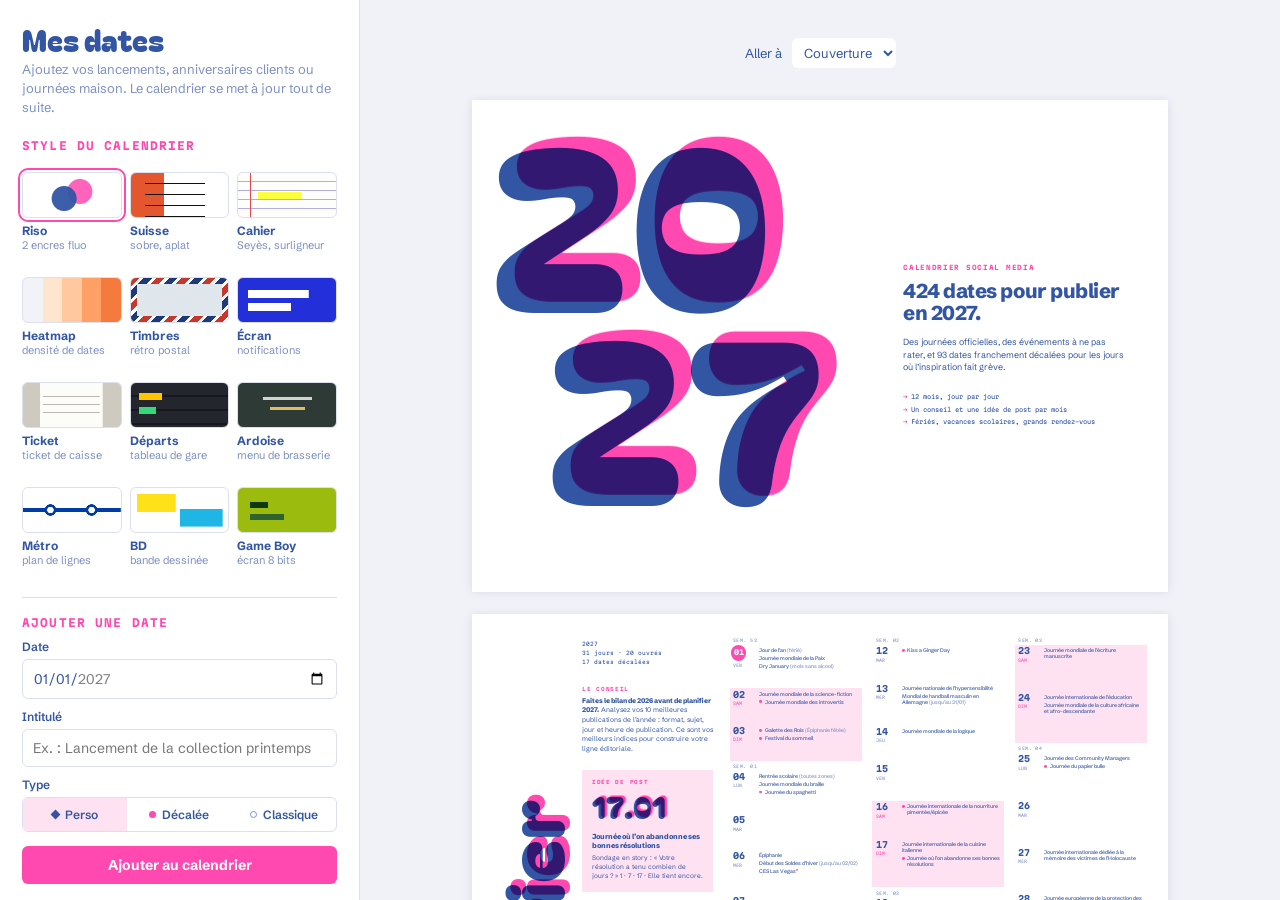
==== commit 5b11d486: "Ajoute 6 styles : Ticket, Départs, Ardoise, Métro, BD et Game Boy Co-Authored-By: Claude Opus 5.5 <n" ====
--- a/index.html
+++ b/index.html
@@ -7,6 +7,7 @@
 <style>
 @import url('https://fonts.googleapis.com/css2?family=Bagel+Fat+One&family=Schibsted+Grotesk:ital,wght@0,400;0,500;0,600;0,700;0,800;1,400&family=Martian+Mono:wdth,wght@87.5,400;87.5,600;87.5,700&display=block');
 @import url('https://fonts.googleapis.com/css2?family=Archivo:wdth,wght@62..125,300..900&family=Playwrite+FR+Trad:wght@300;400&family=Karla:ital,wght@0,400;0,500;0,700;0,800;1,400&family=Unbounded:wght@500;700;800&family=IBM+Plex+Mono:wght@500;600&family=Public+Sans:ital,wght@0,400;0,500;0,700;1,400&family=Alfa+Slab+One&family=Libre+Franklin:ital,wght@0,400;0,500;0,700;1,400&family=Albert+Sans:wght@200;300;500;600;700&display=swap');
+@import url('https://fonts.googleapis.com/css2?family=Courier+Prime:ital,wght@0,400;0,700;1,400&family=Barlow+Semi+Condensed:wght@400;500;600;700&family=Cabin+Sketch:wght@400;700&family=Kalam:wght@300;400;700&family=Overpass:wght@400;600;700;800&family=Bangers&family=Comic+Neue:wght@400;700&family=Press+Start+2P&family=Pixelify+Sans:wght@400;500;700&display=swap');
 @page { size: 297mm 210mm; margin: 0; }
 :root { --blue:#3255A4; --pink:#FF48B0; --pinkt:#FFE2F1; --paper:#FFFFFF; --soft:#7D90C4; }
 * { box-sizing: border-box; margin: 0; padding: 0; }
@@ -321,6 +322,291 @@
 .th-ecran .cv-txt { background: rgba(255,255,255,.14); border-radius: 5mm; padding: 9mm 8mm; top: 30mm !important; bottom: auto !important; }
 .th-ecran .rc { background: rgba(255,255,255,.12); border-radius: 4mm; padding: 5mm; }
 
+/* =====================================================================
+   Série 2 : Ticket, Départs, Ardoise (mise en page liste) ;
+   Métro, BD, Game Boy (mise en page grille)
+   ===================================================================== */
+.th-riso .vt { font-size: var(--fs); }
+.th-riso .st, .gen .st { display: none; }
+
+/* ---- base commune des styles en liste ---- */
+.gen .vt { position: absolute; z-index: 2; }
+.gen .vt .ov { white-space: nowrap; }
+.gen .info { position: absolute; display: flex; flex-direction: column; }
+.gen .cols { position: absolute; display: grid; grid-template-columns: repeat(3, minmax(0, 1fr)); }
+.gen .col { display: flex; flex-direction: column; min-height: 0; overflow: hidden; position: relative; }
+.gen .day { flex: 1 0 auto; display: grid; grid-template-columns: 11mm minmax(0, 1fr); column-gap: 1.2mm; }
+.gen .dn { display: flex; flex-direction: column; align-items: flex-start; }
+.gen .evs p { font-size: calc(var(--evfs, 2.2mm) * var(--k, 1)); line-height: 1.22; margin-bottom: .7mm; }
+.gen .evs p i { opacity: .65; }
+.gen .evs p.perso { font-weight: 700; }
+.gen .legend { display: flex; flex-direction: column; gap: 1.6mm; }
+.gen .legend span { display: flex; align-items: center; gap: 1.6mm; }
+.gen .pdate .ov { line-height: 1; }
+
+/* ================= TICKET ================= */
+.th-ticket { --bg: #CFCAC0; --ink: #2A2826; --acc: #C8312A; --tint: #F1EFE8; --line: #BDB9B0; --paper: #FCFCF8;
+  --font: 'Courier Prime', monospace; --disp: 'Courier Prime', monospace; --dispw: 700; --evfs: 2.15mm; }
+.th-ticket .info, .th-ticket .col { background: var(--paper); }
+.th-ticket .info::after, .th-ticket .col::after { content: ""; position: absolute; left: 0; right: 0; bottom: 0; height: 1.6mm;
+  background: linear-gradient(45deg, var(--bg) 50%, transparent 50%) 0 100% / 3mm 1.6mm repeat-x,
+              linear-gradient(-45deg, var(--bg) 50%, transparent 50%) 0 100% / 3mm 1.6mm repeat-x; }
+.th-ticket .vt { left: 10mm; width: 66mm; top: 20mm; text-align: center; font-size: 7.4mm; }
+.th-ticket .vt .ov { text-transform: uppercase; letter-spacing: .9mm; }
+.th-ticket .info { left: 10mm; top: 10mm; width: 66mm; padding: 6mm 5.5mm 8mm; gap: 3.2mm; }
+.th-ticket .info::before { content: "*** CALENDRIER SOCIAL MEDIA ***"; font-size: 2.3mm; letter-spacing: .2mm; text-align: center; margin-bottom: 10.5mm; }
+.th-ticket .meta { font-size: 2.45mm; line-height: 1.6; border-top: .3mm dashed var(--ink); border-bottom: .3mm dashed var(--ink); padding: 2mm 0; }
+.th-ticket .lbl { font-weight: 700; font-size: 2.35mm; text-transform: uppercase; letter-spacing: .3mm; margin-bottom: 1.2mm; }
+.th-ticket .tip, .th-ticket .perle p { font-size: 2.4mm; line-height: 1.36; }
+.th-ticket .perle { border-top: .3mm dashed var(--ink); padding-top: 2.6mm; }
+.th-ticket .pdate { font-size: 6.5mm; margin-bottom: 1mm; }
+.th-ticket .pname { font-weight: 700; font-size: 2.5mm; margin-bottom: 1mm; }
+.th-ticket .legend { font-size: 2.2mm; border-top: .3mm dashed var(--ink); padding-top: 2.6mm; }
+.th-ticket .legend::after { content: ""; display: block; height: 9mm; margin-top: 2.5mm;
+  background: repeating-linear-gradient(90deg, var(--ink) 0 .3mm, transparent .3mm .7mm, var(--ink) .7mm 1.4mm, transparent 1.4mm 1.8mm, var(--ink) 1.8mm 2mm, transparent 2mm 2.7mm); }
+.th-ticket .dot::before { content: "☆"; color: var(--acc); }
+.th-ticket .dia::before { content: "▶"; }
+.th-ticket .fr, .th-ticket .num.fer { background: var(--ink); color: var(--paper); padding: 0 .8mm; font-style: normal; }
+.th-ticket .cols { left: 84mm; right: 10mm; top: 10mm; bottom: 10mm; gap: 6mm; }
+.th-ticket .col { padding: 4mm 4mm 5mm; }
+.th-ticket .wk { text-align: center; font-size: 1.95mm; color: #8A857C; text-transform: uppercase; letter-spacing: .3mm; margin: 1mm 0 .6mm; }
+.th-ticket .wk::before { content: "---- "; }
+.th-ticket .wk::after { content: " ----"; }
+.th-ticket .day { padding: .9mm 0 .5mm; border-bottom: .25mm dashed var(--line); }
+.th-ticket .num { font-weight: 700; font-size: 3.2mm; line-height: 1.1; }
+.th-ticket .wd { font-size: 1.8mm; text-transform: uppercase; color: #8A857C; margin-top: .4mm; }
+.th-ticket .day.we .wd { color: var(--acc); }
+.th-ticket .evs p.fun::before { content: "☆ "; color: var(--acc); }
+.th-ticket .evs p.perso::before { content: "▶ "; }
+.th-ticket .cover .cv-art { position: absolute; left: 34mm; top: 0; width: 86mm; }
+.th-ticket .rcpt { position: relative; background: var(--paper); padding: 12mm 8mm 14mm; font-size: 2.9mm; line-height: 1.55; }
+.th-ticket .rcpt::after { content: ""; position: absolute; left: 0; right: 0; bottom: 0; height: 2.4mm;
+  background: linear-gradient(45deg, var(--bg) 50%, transparent 50%) 0 100% / 4mm 2.4mm repeat-x, linear-gradient(-45deg, var(--bg) 50%, transparent 50%) 0 100% / 4mm 2.4mm repeat-x; }
+.th-ticket .rh { font-weight: 700; font-size: 6mm; line-height: 1.2; text-align: center; letter-spacing: .6mm; margin-bottom: 2mm; }
+.th-ticket .rl { text-align: center; font-size: 2.5mm; }
+.th-ticket .rsep { border-top: .35mm dashed var(--ink); margin: 3mm 0; }
+.th-ticket .rr { display: flex; justify-content: space-between; }
+.th-ticket .rtot { font-weight: 700; font-size: 4.2mm; margin: 1mm 0 2mm; }
+.th-ticket .bar { height: 12mm; margin: 5mm 6mm 3mm;
+  background: repeating-linear-gradient(90deg, var(--ink) 0 .35mm, transparent .35mm .8mm, var(--ink) .8mm 1.6mm, transparent 1.6mm 2mm, var(--ink) 2mm 2.3mm, transparent 2.3mm 3mm); }
+.th-ticket .rc { background: var(--paper); padding: 4mm; }
+
+/* ================= DÉPARTS ================= */
+.th-departs { --bg: #15171C; --ink: #F2F1EA; --acc: #FFC600; --tint: #23262D; --line: #2C3038; --tile: #262A32; --red: #FF5A4F; --green: #37D67A;
+  --font: 'Barlow Semi Condensed', sans-serif; --disp: 'Martian Mono', monospace; --dispw: 700; --evfs: 2.3mm; }
+.th-departs .month::after { content: "✈ DÉPARTS · DEPARTURES"; position: absolute; right: 10mm; top: 13mm; font-family: 'Martian Mono', monospace; font-size: 2.8mm; font-weight: 700; letter-spacing: .5mm; color: #8C93A0; }
+.th-departs .vt { left: 10mm; top: 8mm; font-size: 11mm; }
+.th-departs .vt .ov { color: var(--acc); text-transform: uppercase; padding: .8mm 0;
+  background: repeating-linear-gradient(90deg, var(--tile) 0 calc(1ch - .5mm), transparent calc(1ch - .5mm) 1ch); }
+.th-departs .vt::after { content: ""; position: absolute; left: 0; right: 0; top: 50%; height: .35mm; background: var(--bg); }
+.th-departs .info { right: 10mm; top: 29mm; bottom: 9mm; width: 62mm; gap: 4mm; }
+.th-departs .meta { font-family: 'Martian Mono', monospace; font-size: 2.2mm; line-height: 1.7; color: #9BA1AD; }
+.th-departs .lbl { font-family: 'Martian Mono', monospace; font-weight: 700; font-size: 2.1mm; text-transform: uppercase; color: var(--acc); margin-bottom: 1.4mm; }
+.th-departs .blk { border: .5mm solid var(--acc); padding: 3mm; }
+.th-departs .tip, .th-departs .perle p { font-size: 2.6mm; line-height: 1.38; }
+.th-departs .perle { background: var(--tint); padding: 3mm; }
+.th-departs .pdate { font-size: 8mm; color: var(--acc); margin-bottom: 1.2mm; }
+.th-departs .pname { font-weight: 700; font-size: 2.8mm; margin-bottom: 1mm; }
+.th-departs .legend { margin-top: auto; font-size: 2.3mm; }
+.th-departs .legend i { font-family: 'Martian Mono', monospace; font-size: 1.9mm; font-weight: 700; font-style: normal; }
+.th-departs .dot::before { content: "DÉCALÉ"; color: var(--acc); }
+.th-departs .fr { font-size: 0 !important; }
+.th-departs .fr::before { content: "FÉRIÉ"; font-size: 1.9mm; color: var(--red); }
+.th-departs .dia::before { content: "◆"; color: #7FD1FF; }
+.th-departs .cols { left: 10mm; right: 78mm; top: 29mm; bottom: 9mm; gap: 3mm; }
+.th-departs .wk { font-family: 'Martian Mono', monospace; font-size: 1.9mm; color: #6C7280; text-transform: uppercase; padding: .9mm 0 .5mm; }
+.th-departs .day { grid-template-columns: 9.5mm minmax(0, 1fr) 13mm; background: var(--tile); padding: 1.1mm 1.4mm .5mm; margin-bottom: .6mm; }
+.th-departs .num { font-family: 'Martian Mono', monospace; font-weight: 700; font-size: 3.3mm; line-height: 1; }
+.th-departs .num.fer { color: var(--red); }
+.th-departs .wd { font-family: 'Martian Mono', monospace; font-size: 1.75mm; text-transform: uppercase; color: #8C93A0; margin-top: .6mm; }
+.th-departs .day.we .wd { color: var(--acc); }
+.th-departs .evs p { text-transform: uppercase; letter-spacing: .1mm; font-weight: 500; }
+.th-departs .evs p.perso { color: #7FD1FF; }
+.th-departs .st { display: block; font-family: 'Martian Mono', monospace; font-size: 1.75mm; font-weight: 700; text-align: right; padding-top: .4mm; }
+.th-departs .st-ok { color: var(--green); }
+.th-departs .st-fun { color: var(--acc); }
+.th-departs .st-fer { color: var(--red); }
+.th-departs .st-none { color: #4C525E; }
+.th-departs .cover .cv-art { position: absolute; left: 12mm; top: 30mm; width: 172mm; }
+.th-departs .board { background: #0E1014; padding: 7mm; }
+.th-departs .bh { display: flex; justify-content: space-between; font-family: 'Martian Mono', monospace; font-weight: 700; font-size: 3.6mm; color: #8C93A0; letter-spacing: .5mm; margin-bottom: 5mm; }
+.th-departs .flap { font-family: 'Martian Mono', monospace; font-weight: 700; font-size: 34mm; line-height: 1.1; color: var(--acc); width: fit-content; position: relative; margin-bottom: 7mm;
+  background: repeating-linear-gradient(90deg, var(--tile) 0 calc(1ch - 1.2mm), transparent calc(1ch - 1.2mm) 1ch); }
+.th-departs .flap::after { content: ""; position: absolute; left: 0; right: 0; top: 50%; height: .7mm; background: #0E1014; }
+.th-departs .brow { display: grid; grid-template-columns: 20mm 1fr 26mm; gap: 3mm; background: var(--tile); padding: 2.6mm 3mm; margin-bottom: 1.2mm; font-size: 3.4mm; text-transform: uppercase; }
+.th-departs .brow b { font-family: 'Martian Mono', monospace; }
+.th-departs .brow em { font-family: 'Martian Mono', monospace; font-style: normal; font-weight: 700; font-size: 2.8mm; text-align: right; }
+.th-departs .rc { background: var(--tint); padding: 4mm; }
+
+/* ================= ARDOISE ================= */
+.th-ardoise { --bg: #2B3632; --ink: #EEECE3; --acc: #F3C969; --pinkc: #F4A6B8; --tint: rgba(255,255,255,.07); --line: rgba(238,236,227,.2);
+  --font: 'Kalam', cursive; --disp: 'Cabin Sketch', cursive; --dispw: 700; --evfs: 2.45mm; }
+.th-ardoise .page { background: radial-gradient(ellipse at 28% 18%, rgba(255,255,255,.08), transparent 55%), radial-gradient(ellipse at 78% 82%, rgba(255,255,255,.05), transparent 50%), var(--bg);
+  box-shadow: inset 0 0 0 5mm #7A5234, inset 0 0 0 6.2mm #56381F; }
+.th-ardoise .vt { left: 0; right: 0; top: 9mm; text-align: center; font-size: 13mm; }
+.th-ardoise .vt::before, .th-ardoise .vt::after { content: "~"; font-family: var(--disp); color: var(--acc); margin: 0 4mm; }
+.th-ardoise .info { right: 14mm; top: 33mm; bottom: 14mm; width: 62mm; gap: 5mm; }
+.th-ardoise .meta { font-size: 2.6mm; line-height: 1.5; opacity: .8; text-align: center; }
+.th-ardoise .blk { border: .45mm dashed rgba(238,236,227,.55); border-radius: 3mm; padding: 3.5mm; }
+.th-ardoise .lbl { font-family: var(--disp); font-weight: 700; font-size: 4mm; color: var(--acc); margin-bottom: 1mm; }
+.th-ardoise .perle .lbl { color: var(--pinkc); }
+.th-ardoise .tip, .th-ardoise .perle p { font-size: 2.6mm; line-height: 1.35; }
+.th-ardoise .pdate { font-size: 9mm; color: var(--acc); }
+.th-ardoise .pname { font-weight: 700; font-size: 3mm; margin: 1mm 0; }
+.th-ardoise .legend { margin-top: auto; font-size: 2.4mm; }
+.th-ardoise .dot::before { content: "✿"; color: var(--pinkc); }
+.th-ardoise .fr, .th-ardoise .num.fer { border: .35mm solid var(--ink); border-radius: 50%; padding: .1mm 1mm; font-style: normal; }
+.th-ardoise .dia::before { content: "→"; color: var(--acc); }
+.th-ardoise .cols { left: 14mm; right: 84mm; top: 33mm; bottom: 14mm; gap: 6mm; }
+.th-ardoise .wk { font-family: var(--disp); font-size: 2.8mm; opacity: .5; padding: .8mm 0 .3mm; border-bottom: .3mm solid var(--line); margin-bottom: .6mm; }
+.th-ardoise .day { grid-template-columns: 12mm minmax(0, 1fr); padding: .9mm 0 .2mm; }
+.th-ardoise .num { font-family: var(--disp); font-weight: 700; font-size: 4.3mm; line-height: 1; color: var(--acc); }
+.th-ardoise .wd { font-size: 2mm; text-transform: uppercase; opacity: .7; }
+.th-ardoise .day.we .wd { color: var(--pinkc); opacity: 1; }
+.th-ardoise .evs p { line-height: 1.15; }
+.th-ardoise .evs p.fun::before { content: "✿ "; color: var(--pinkc); }
+.th-ardoise .evs p.perso::before { content: "→ "; color: var(--acc); }
+.th-ardoise .cover .cv-art { position: absolute; left: 20mm; top: 26mm; width: 160mm; text-align: center; }
+.th-ardoise .ch-t { font-family: var(--disp); font-size: 9mm; color: var(--pinkc); }
+.th-ardoise .ch-y { font-family: var(--disp); font-weight: 700; font-size: 46mm; line-height: 1.1; color: var(--acc); }
+.th-ardoise .ch-l { list-style: none; font-size: 4.2mm; line-height: 1.8; margin: 5mm auto; width: fit-content; text-align: left; }
+.th-ardoise .ch-l b { font-family: var(--disp); color: var(--acc); margin-right: 3mm; }
+.th-ardoise .ch-s { font-size: 3.2mm; opacity: .7; }
+.th-ardoise .recap .rtitle, .th-ardoise .back .bmsg { color: var(--acc); }
+
+/* ================= MÉTRO ================= */
+.th-metro { --bg: #FFFFFF; --ink: #1D2A5C; --acc: #CF009E; --tint: #EEF1F8; --line: #DDE2EE; --font: 'Overpass', sans-serif; --disp: 'Overpass', sans-serif; --dispw: 800; --evfs: 2.05mm; --hh: 5mm; }
+.th-metro .r1 { --ml: #FFCD00; --mt: #1D2A5C; }
+.th-metro .r2 { --ml: #003CA6; --mt: #fff; }
+.th-metro .r3 { --ml: #837902; --mt: #fff; }
+.th-metro .r4 { --ml: #CF009E; --mt: #fff; }
+.th-metro .r5 { --ml: #FF7E2E; --mt: #1D2A5C; }
+.th-metro .r6 { --ml: #6ECA97; --mt: #1D2A5C; }
+.th-metro .month .side { position: absolute; left: 10mm; right: 10mm; top: 9mm; height: 34mm; display: flex; gap: 5mm; align-items: stretch; }
+.th-metro .ttl { flex: none; min-width: 78mm; background: var(--ink); color: #fff; border-radius: 2mm; padding: 0 7mm; display: flex; flex-direction: column; justify-content: center;
+  box-shadow: inset 0 0 0 .7mm var(--ink), inset 0 0 0 1.2mm #fff; }
+.th-metro .mt { font-size: min(13mm, calc(92mm / var(--len) / .62)); line-height: 1; }
+.th-metro .my { font-size: 3mm; font-weight: 600; letter-spacing: .6mm; opacity: .8; margin-top: 1.5mm; }
+.th-metro .note { flex: 1; border: .35mm solid var(--line); border-radius: 2mm; padding: 3mm 4mm; font-size: 2.4mm; line-height: 1.38; }
+.th-metro .note .k { display: flex; align-items: center; gap: 1.6mm; font-weight: 800; font-size: 2.4mm; text-transform: uppercase; letter-spacing: .3mm; margin-bottom: 1.3mm; }
+.th-metro .note .k::before { content: "M"; width: 4.6mm; height: 4.6mm; border-radius: 50%; background: var(--ink); color: #fff; display: inline-flex; align-items: center; justify-content: center; font-size: 2.6mm; }
+.th-metro .tip .k::before { content: "!"; background: #E3051B; }
+.th-metro .g { position: absolute; left: 25mm; right: 8mm; top: 50mm; bottom: 14mm; row-gap: 2mm; }
+.th-metro .h { font-weight: 700; font-size: 2.1mm; text-transform: uppercase; letter-spacing: .3mm; color: #8A93AE; padding-left: 1mm; }
+.th-metro .h.we { color: var(--acc); }
+.th-metro .c::before { content: ""; position: absolute; left: 0; right: 0; top: 3.1mm; height: 1.8mm; background: var(--ml); }
+.th-metro .c.out::before { background: repeating-linear-gradient(90deg, #D5DAE6 0 1.5mm, transparent 1.5mm 3mm); height: .8mm; top: 3.6mm; }
+.th-metro .in { position: relative; padding: 0 1.6mm 0 .8mm; }
+.th-metro .n { display: flex; align-items: center; justify-content: center; width: 8mm; height: 8mm; border-radius: 50%; background: #fff; border: 1mm solid var(--ml);
+  font-weight: 800; font-size: 2.8mm; margin-bottom: 1.3mm; }
+.th-metro .we .n { color: var(--acc); }
+.th-metro .fer .n { border-color: var(--ink); border-width: 1.3mm; box-shadow: 0 0 0 .5mm #fff, 0 0 0 1mm var(--ink); }
+.th-metro .out .n { visibility: hidden; }
+.th-metro .c[data-w]::after { content: attr(data-w); position: absolute; left: -14mm; top: 0; width: 8mm; height: 8mm; border-radius: 50%; background: var(--ml); color: var(--mt);
+  font-weight: 800; font-size: 3mm; display: flex; align-items: center; justify-content: center; }
+.th-metro .ev.fun::before { content: "◇ "; color: var(--acc); font-weight: 800; }
+.th-metro .leg { position: absolute; left: 25mm; bottom: 6mm; }
+.th-metro .leg .mk-fun::before { content: "◇"; color: var(--acc); font-weight: 800; }
+.th-metro .leg .mk-fer { font-size: 0; width: 3.4mm; height: 3.4mm; border: .8mm solid var(--ink); border-radius: 50%; }
+.th-metro .leg .mk-perso::before { content: "◆"; color: var(--acc); }
+.th-metro .cover .cv-art { position: absolute; left: 14mm; top: 36mm; width: 168mm; }
+.th-metro .plaque { display: inline-block; background: var(--ink); color: #fff; font-weight: 800; font-size: 40mm; line-height: 1; padding: 7mm 14mm 5mm; border-radius: 3mm;
+  box-shadow: inset 0 0 0 1mm var(--ink), inset 0 0 0 1.8mm #fff; }
+.th-metro .mline { display: flex; margin-top: 20mm; }
+.th-metro .mline span { flex: 1; position: relative; padding-top: 10mm; text-align: center; font-size: 2.6mm; font-weight: 700; }
+.th-metro .mline span::before { content: ""; position: absolute; left: 0; right: 0; top: 2.4mm; height: 2mm; background: var(--line); }
+.th-metro .mline i { position: absolute; left: 50%; top: 0; width: 6.8mm; height: 6.8mm; margin-left: -3.4mm; border-radius: 50%; background: #fff; border: 1mm solid var(--line); }
+.th-metro .rc .lbl::before { content: "M "; }
+
+/* ================= BD ================= */
+.th-bd { --bg: #FFFFFF; --ink: #111; --acc: #E6332A; --yel: #FFE11A; --cy: #1FB6E6; --tint: #FFF6B8; --line: #111;
+  --font: 'Comic Neue', sans-serif; --disp: 'Bangers', cursive; --dispw: 400; --evfs: 2.2mm; --hh: 6mm; }
+.th-bd .page { font-weight: 700; }
+.th-bd .month .side { position: absolute; left: 8mm; top: 8mm; bottom: 8mm; width: 78mm; border: .8mm solid var(--ink); padding: 8mm 6mm; display: flex; flex-direction: column; gap: 5mm;
+  background: #D8F2FB; }
+.th-bd .mt { font-size: min(17mm, calc(64mm / var(--len) / .46)); color: var(--acc); -webkit-text-stroke: .45mm var(--ink); text-shadow: .9mm .9mm 0 var(--ink); letter-spacing: .5mm; transform: rotate(-3deg); }
+.th-bd .my { display: inline-block; width: fit-content; font-family: var(--disp); font-size: 6mm; background: var(--yel); border: .5mm solid var(--ink); padding: .3mm 2.5mm; margin-top: 3mm; transform: rotate(2deg); }
+.th-bd .note { font-size: 2.5mm; line-height: 1.36; border: .6mm solid var(--ink); padding: 3.5mm 4mm; position: relative; }
+.th-bd .tip { background: #fff; border-radius: 5mm; }
+.th-bd .tip::after { content: ""; position: absolute; left: 9mm; bottom: -2.6mm; width: 4.4mm; height: 4.4mm; background: #fff; border-right: .6mm solid var(--ink); border-bottom: .6mm solid var(--ink); transform: rotate(45deg); }
+.th-bd .idea { background: var(--yel); margin-top: 3mm; }
+.th-bd .note .k { font-family: var(--disp); font-size: 3.6mm; color: var(--acc); letter-spacing: .3mm; margin-bottom: 1mm; }
+.th-bd .g { position: absolute; left: 92mm; right: 8mm; top: 8mm; bottom: 13mm; gap: 2.2mm; }
+.th-bd .h { font-family: var(--disp); font-size: 3mm; letter-spacing: .4mm; background: var(--ink); color: #fff; display: flex; align-items: center; justify-content: center; }
+.th-bd .h.we { color: var(--yel); }
+.th-bd .c { border: .7mm solid var(--ink); background: #fff; overflow: hidden; }
+.th-bd .c.we { background: #E3F6FC; }
+.th-bd .c.out { border: .35mm dashed #C8C8C8; background: none; }
+.th-bd .in { padding: 1.4mm 1.6mm; }
+.th-bd .n { display: inline-block; font-family: var(--disp); font-size: 4.2mm; line-height: 1.1; background: var(--yel); border-right: .5mm solid var(--ink); border-bottom: .5mm solid var(--ink);
+  padding: 0 1.3mm; margin: -1.4mm 0 1.2mm -1.6mm; }
+.th-bd .out .n { background: none; border: 0; color: #C8C8C8; }
+.th-bd .ev { font-weight: 700; }
+.th-bd .ev.fun span { display: inline-block; background: var(--tint); border: .35mm solid var(--ink); border-radius: 2.4mm; padding: .2mm 1.3mm; }
+.th-bd .ev.perso::before { content: "★ "; color: var(--acc); }
+.th-bd .fer .pm { display: flex; position: absolute; right: -2mm; bottom: -2mm; width: 17mm; height: 12mm; align-items: center; justify-content: center; background: var(--acc); transform: rotate(-8deg);
+  clip-path: polygon(50% 0, 60% 22%, 82% 6%, 76% 30%, 100% 30%, 82% 48%, 100% 66%, 76% 66%, 82% 94%, 60% 76%, 50% 100%, 40% 76%, 18% 94%, 24% 66%, 0 66%, 18% 48%, 0 30%, 24% 30%, 18% 6%, 40% 22%); }
+.th-bd .pm span { font-family: var(--disp); font-size: 2.6mm; color: var(--yel); letter-spacing: .2mm; }
+.th-bd .pm span::after { content: " !"; }
+.th-bd .leg { position: absolute; left: 92mm; bottom: 5mm; font-weight: 700; }
+.th-bd .leg .mk-fun { width: 5mm; height: 3mm; background: var(--tint); border: .35mm solid var(--ink); border-radius: 1.5mm; }
+.th-bd .leg .mk-fer { font-size: 0; width: 4.4mm; height: 3.4mm; background: var(--acc); clip-path: polygon(50% 0, 62% 30%, 100% 30%, 70% 55%, 82% 100%, 50% 72%, 18% 100%, 30% 55%, 0 30%, 38% 30%); }
+.th-bd .leg .mk-perso::before { content: "★"; color: var(--acc); }
+.th-bd .cover .cv-art { position: absolute; left: 10mm; top: 14mm; width: 172mm; height: 184mm; }
+.th-bd .burst { width: 160mm; height: 128mm; background: var(--yel); display: flex; align-items: center; justify-content: center;
+  clip-path: polygon(50% 0, 58% 18%, 74% 4%, 74% 24%, 96% 16%, 86% 36%, 100% 46%, 84% 56%, 98% 76%, 76% 72%, 74% 96%, 58% 80%, 48% 100%, 40% 80%, 20% 94%, 24% 72%, 2% 76%, 16% 56%, 0 44%, 16% 36%, 4% 16%, 26% 24%, 26% 4%, 42% 18%); }
+.th-bd .burst span { font-family: var(--disp); font-size: 40mm; color: var(--acc); -webkit-text-stroke: .9mm var(--ink); text-shadow: 1.6mm 1.6mm 0 var(--ink); transform: rotate(-6deg); }
+.th-bd .bubble { position: absolute; left: 26mm; top: 134mm; width: 118mm; background: #fff; border: .8mm solid var(--ink); border-radius: 50%; padding: 9mm 12mm; font-size: 5mm; text-align: center; }
+.th-bd .cv-txt { border: .8mm solid var(--ink); padding: 8mm 7mm; top: 30mm !important; bottom: auto !important; background: #fff; }
+.th-bd .rc { border: .7mm solid var(--ink); padding: 4mm; }
+.th-bd .recap .rtitle, .th-bd .back .bmsg { color: var(--acc); -webkit-text-stroke: .4mm var(--ink); text-shadow: .8mm .8mm 0 var(--ink); }
+
+/* ================= GAME BOY ================= */
+.th-gameboy { --bg: #9BBC0F; --ink: #0F380F; --acc: #306230; --d2: #8BAC0F; --tint: #8BAC0F; --line: #306230; --px: .6mm;
+  --font: 'Pixelify Sans', sans-serif; --disp: 'Press Start 2P', monospace; --dispw: 400; --evfs: 2.25mm; --hh: 6mm;
+  --pix: 0 calc(-1 * var(--px)) 0 0 var(--line), 0 var(--px) 0 0 var(--line), calc(-1 * var(--px)) 0 0 0 var(--line), var(--px) 0 0 0 var(--line); }
+.th-gameboy .month .side { position: absolute; left: 10mm; top: 10mm; bottom: 18mm; width: 68mm; display: flex; flex-direction: column; gap: 5mm; }
+.th-gameboy .mt { font-size: min(7mm, calc(66mm / var(--len))); line-height: 1.3; text-transform: uppercase; }
+.th-gameboy .my { font-family: var(--disp); font-size: 2.6mm; margin-top: 1.5mm; }
+.th-gameboy .my::before { content: "WORLD "; }
+.th-gameboy .kpi { display: block; }
+.th-gameboy .kbig { font-family: var(--disp); font-size: 4.2mm; }
+.th-gameboy .kbig::before { content: "SCORE "; }
+.th-gameboy .bl { font-size: 2.5mm; margin-top: 1mm; }
+.th-gameboy .stats { list-style: none; font-size: 2.5mm; line-height: 1.6; margin-top: 2mm; }
+.th-gameboy .stats li::before { content: "▸ "; }
+.th-gameboy .ramp { display: none; }
+.th-gameboy .note { box-shadow: var(--pix), inset 0 0 0 .6mm var(--bg), inset 0 0 0 1.1mm var(--line); padding: 3.5mm; font-size: 2.5mm; line-height: 1.4; }
+.th-gameboy .note .k { font-family: var(--disp); font-size: 2.1mm; margin-bottom: 1.6mm; }
+.th-gameboy .idea .k::before { content: "★ "; }
+.th-gameboy .g { position: absolute; left: 86mm; right: 10mm; top: 10mm; bottom: 14mm; gap: 2.2mm; }
+.th-gameboy .h { font-family: var(--disp); font-size: 1.7mm; text-align: center; text-transform: uppercase; }
+.th-gameboy .c { box-shadow: var(--pix); }
+.th-gameboy .c.we { background: var(--d2); }
+.th-gameboy .c.out { opacity: .3; }
+.th-gameboy .in { padding: 1.6mm; }
+.th-gameboy .n { display: inline-block; font-family: var(--disp); font-size: 2.8mm; margin-bottom: 1.5mm; }
+.th-gameboy .fer .n::after { content: " ♥"; }
+.th-gameboy .ev.fun::before { content: "◉ "; }
+.th-gameboy .ev.perso::before { content: "▶ "; }
+.th-gameboy .leg { position: absolute; left: 10mm; bottom: 9mm; font-size: 2.4mm; }
+.th-gameboy .leg .mk-fun::before { content: "◉"; }
+.th-gameboy .leg .mk-fer { font-size: 0; }
+.th-gameboy .leg .mk-fer::before { content: "♥"; font-size: 3mm; }
+.th-gameboy .leg .mk-perso::before { content: "▶"; }
+.th-gameboy .cover .cv-art { position: absolute; left: 16mm; top: 16mm; width: 158mm; height: 178mm; background: #C9C5C0; border-radius: 4mm 4mm 24mm 4mm; padding: 10mm; }
+.th-gameboy .gb-screen { background: var(--bg); border: 8mm solid #5A5A66; border-radius: 2mm 2mm 10mm 2mm; padding: 10mm 8mm; font-family: var(--disp); text-align: center; }
+.th-gameboy .gb-t { font-size: 5.4mm; }
+.th-gameboy .gb-y { font-size: 20mm; line-height: 1.3; margin: 3mm 0; }
+.th-gameboy .gb-p { font-size: 3.2mm; margin: 4mm 0; }
+.th-gameboy .gb-h { font-size: 5mm; letter-spacing: 2mm; }
+.th-gameboy .gb-logo { font-family: 'Bangers', cursive; font-style: italic; font-size: 8mm; color: #2B2B8C; letter-spacing: .6mm; margin-top: 6mm; }
+.th-gameboy .gb-logo i { display: none; }
+.th-gameboy .cv-txt h1 { font-size: 5.2mm; line-height: 1.5; }
+.th-gameboy .rc li b, .th-gameboy .rc .lbl, .th-gameboy .recap th { font-family: var(--disp); font-size: 2mm; }
+.th-gameboy .back .bmsg { font-size: 15mm; line-height: 1.5; }
+.th-gameboy .recap .rtitle { font-size: 9mm; }
+
 /* ================= interface (écran uniquement) ================= */
 :root { --ui:#F1F2F7; --uiline:#DCE0EE; }
 body { background: var(--ui); }
@@ -464,7 +750,27 @@
   ["heatmap", "Heatmap", "densité de dates", "linear-gradient(90deg, #F1F3F8 0 20%, #FFE4CE 20% 40%, #FFC89E 40% 60%, #FFA066 60% 80%, #F57A3D 80%)"],
   ["timbres", "Timbres", "rétro postal", "linear-gradient(#DFE7EC, #DFE7EC) center / calc(100% - 12px) calc(100% - 12px) no-repeat, repeating-linear-gradient(135deg, #C8372B 0 6px, #fff 6px 9px, #1F3A7A 9px 15px, #fff 15px 18px)"],
   ["ecran", "Écran", "notifications", "linear-gradient(#fff, #fff) 10px 12px / 62% 8px no-repeat, linear-gradient(#fff, #fff) 10px 25px / 44% 8px no-repeat, #2330D9"],
+  ["ticket", "Ticket", "ticket de caisse", "repeating-linear-gradient(180deg, transparent 0 7px, #BDB9B0 7px 8px) 50% 6px / 58% 70% no-repeat, linear-gradient(#FCFCF8, #FCFCF8) 50% 0 / 64% 100% no-repeat, #CFCAC0"],
+  ["departs", "Départs", "tableau de gare", "linear-gradient(90deg, #FFC600 0 30%, transparent 30%) 8px 10px / 80% 7px no-repeat, linear-gradient(90deg, #37D67A 0 22%, transparent 22%) 8px 24px / 80% 7px no-repeat, repeating-linear-gradient(180deg, #23262D 0 12px, #16181D 12px 14px)"],
+  ["ardoise", "Ardoise", "menu de brasserie", "linear-gradient(rgba(241,239,230,.85), rgba(241,239,230,.85)) 50% 14px / 50% 3px no-repeat, linear-gradient(rgba(243,201,105,.9), rgba(243,201,105,.9)) 50% 24px / 36% 3px no-repeat, #2E3A36"],
+  ["metro", "Métro", "plan de lignes", "radial-gradient(circle at 28% 50%, #fff 0 3px, #003CA6 3.5px 5.5px, transparent 6px), radial-gradient(circle at 70% 50%, #fff 0 3px, #003CA6 3.5px 5.5px, transparent 6px), linear-gradient(#003CA6, #003CA6) 50% 50% / 100% 4px no-repeat, #fff"],
+  ["bd", "BD", "bande dessinée", "linear-gradient(#FFE11A, #FFE11A) 6px 6px / 40% 42% no-repeat, linear-gradient(#1FB6E6, #1FB6E6) right 6px bottom 6px / 44% 40% no-repeat, #fff"],
+  ["gameboy", "Game Boy", "écran 8 bits", "linear-gradient(#0F380F, #0F380F) 12px 14px / 18px 6px no-repeat, linear-gradient(#306230, #306230) 12px 26px / 34px 6px no-repeat, #9BBC0F"],
 ];
+// Mise en page de chaque style : liste (colonnes de jours), grille (semaines), ou notifications
+const LAYOUT = { riso: "list", ticket: "list", departs: "list", ardoise: "list", ecran: "ecran" };
+const layoutOf = t => LAYOUT[t] || "grid";
+// Libellés propres à chaque style
+const LABELS = {
+  ticket: { tip: "Note du caissier", idea: "Offre du mois" },
+  departs: { tip: "Information voyageurs", idea: "Correspondance" },
+  ardoise: { tip: "Suggestion du chef", idea: "Plat du jour" },
+  metro: { tip: "Info trafic", idea: "Station du mois" },
+  bd: { tip: "Le conseil", idea: "L’idée du mois" },
+  gameboy: { tip: "Conseil", idea: "Bonus" },
+};
+const labels = () => ({ tip: "Le conseil", idea: "Idée de post", ...(LABELS[state.theme] || {}) });
+const METRO = ["#FFCD00", "#003CA6", "#837902", "#CF009E", "#FF7E2E", "#6ECA97"];
 const SUISSE = ["#1F5BD6","#D6336C","#2B9348","#7048E8","#E8590C","#0B8A8A","#E03131","#B7791F","#9C4221","#E4572E","#6741D9","#1A7F5A"];
 
 // ---------- état ----------
@@ -528,9 +834,12 @@
 // ---------- pages ----------
 function dayRow(date) {
   const m = date.getMonth() + 1, d = date.getDate(), w = wday(date);
-  const evs = dayEvents(m, d).map(e => `<p class="${e.k}">${e.html}</p>`).join("");
-  return `<div class="day${w >= 5 ? " we" : ""}"><div class="dn"><span class="num${isFerie(m, d) ? " fer" : ""}">${pad(d)}</span>` +
-         `<span class="wd">${WD[w]}</span></div><div class="evs">${evs}</div></div>`;
+  const list = dayEvents(m, d), fer = isFerie(m, d);
+  const evs = list.map(e => `<p class="${e.k}">${e.html}</p>`).join("");
+  // statut affiché par le thème « Départs »
+  const st = fer ? ["fer", "FÉRIÉ"] : list.some(e => e.k === "fun") ? ["fun", "DÉCALÉ"] : list.length ? ["ok", "À L’HEURE"] : ["none", "—"];
+  return `<div class="day${w >= 5 ? " we" : ""}"><div class="dn"><span class="num${fer ? " fer" : ""}">${pad(d)}</span>` +
+         `<span class="wd">${WD[w]}</span></div><div class="evs">${evs}</div><span class="st st-${st[0]}">${st[1]}</span></div>`;
 }
 function monthPage(m) {
   const n = new Date(YEAR, m, 0).getDate();
@@ -549,12 +858,13 @@
   const [tb, tr] = tips[m - 1];
   const name = MONTHS[m - 1];
   const fs = Math.min(40, 178 / (name.length * 0.74));
-  return `<section class="page month" id="p${m}">
-  <div class="vt" style="font-size:${fs.toFixed(1)}mm">${ov(name)}</div>
+  const L = labels();
+  return `<section class="page month" id="p${m}" style="--len:${name.length}">
+  <div class="vt" style="--fs:${fs.toFixed(1)}mm">${ov(name)}</div>
   <div class="info">
     <div class="meta">${YEAR}<br>${n} jours · ${ouvres} ouvrés<br>${nFun} date${nFun > 1 ? "s" : ""} décalée${nFun > 1 ? "s" : ""}</div>
-    <div class="blk"><div class="lbl">Le conseil</div><p class="tip"><b>${fr(esc(tb))}</b>${fr(esc(tr))}</p></div>
-    <div class="perle"><div class="lbl">Idée de post</div><div class="pdate">${ov(`${pad(pd)}.${pad(pm)}`)}</div>
+    <div class="blk"><div class="lbl">${L.tip}</div><p class="tip"><b>${fr(esc(tb))}</b>${fr(esc(tr))}</p></div>
+    <div class="perle"><div class="lbl">${L.idea}</div><div class="pdate">${ov(`${pad(pd)}.${pad(pm)}`)}</div>
       <div class="pname">${fr(esc(pname))}</div><p>${fr(esc(pidea))}</p></div>
     <div class="legend">
       ${hasPerso ? '<span><i class="dia"></i> vos dates</span>' : ""}
@@ -622,9 +932,10 @@
   const cells = [];
   for (let i = 0; i < rows * 7; i++) {
     const cur = new Date(YEAR, m - 1, 1 - lead + i), dd = cur.getDate(), we = i % 7 >= 5;
-    if (cur.getMonth() !== m - 1) { cells.push(`<div class="c out${we ? " we" : ""}"><div class="in"><span class="n">${numHtml(dd)}</span></div></div>`); continue; }
+    const row = ` r${Math.floor(i / 7) + 1}${i % 7 === 5 ? " sat" : ""}`, wk = i % 7 === 0 ? ` data-w="${isoWeek(cur)}"` : "";
+    if (cur.getMonth() !== m - 1) { cells.push(`<div class="c out${we ? " we" : ""}${row}"${wk}><div class="in"><span class="n">${numHtml(dd)}</span></div></div>`); continue; }
     const evs = dayEvents(m, dd), fer = isFerie(m, dd);
-    cells.push(`<div class="c l${Math.min(evs.length, 4)}${we ? " we" : ""}${fer ? " fer" : ""}"><div class="in"><span class="n">${numHtml(dd)}</span>` +
+    cells.push(`<div class="c l${Math.min(evs.length, 4)}${we ? " we" : ""}${fer ? " fer" : ""}${row}"${wk}><div class="in"><span class="n">${numHtml(dd)}</span>` +
       (evs.length ? `<span class="cnt">×${evs.length}</span>` : "") +
       evs.map(e => `<p class="ev ${e.k}"><span>${e.html}</span></p>`).join("") +
       `</div>${fer ? '<div class="pm"><span>FÉRIÉ</span></div>' : ""}</div>`);
@@ -632,6 +943,7 @@
   const heads = WDFULL.map((n, i) => `<div class="h${i >= 5 ? " we" : ""}">${n}</div>`).join("");
   const ramp = [0, 1, 2, 3, 4].map(i => `<i class="l${i}"></i>`).join("");
   const acc = state.theme === "suisse" ? `;--acc:${SUISSE[m - 1]}` : "";
+  const L = labels();
   return `<section class="page month" id="p${m}" style="--rows:${rows};--len:${name.length}${acc}">
   <div class="side">
     <div class="ttl"><div class="mt">${ov(name)}</div><div class="my">${YEAR}</div>
@@ -640,8 +952,8 @@
       <ul class="stats"><li><b>${I.fun}</b> décalées</li><li><b>${I.ouvres}</b> jours ouvrés</li>
       <li><b>${WDFULL[wday(I.busy)].toLowerCase()} ${I.busy.getDate()}</b> jour le plus chargé (${I.bn})</li></ul>
       <div class="ramp">moins ${ramp} plus</div></div>
-    <div class="note tip"><div class="k">Le conseil</div><p>${tipOf(m)}</p></div>
-    <div class="note idea"><div class="k">Idée de post<span class="kd"> · ${P.date}</span></div><div class="pd">${P.date}</div><p><b>${P.name}</b> — ${P.idea}</p></div>
+    <div class="note tip"><div class="k">${L.tip}</div><p>${tipOf(m)}</p></div>
+    <div class="note idea"><div class="k">${L.idea}<span class="kd"> · ${P.date}</span></div><div class="pd">${P.date}</div><p><b>${P.name}</b> — ${P.idea}</p></div>
   </div>
   <div class="bignum"><span>${m}</span></div>
   <div class="g">${heads}${cells.join("")}</div>
@@ -706,6 +1018,25 @@
       <div class="nt"><i class="ic fer"></i><div><b>Jour de l’an</b> — la première date de l’année</div></div>
       <div class="nt"><i class="ic"></i><div><b>Journée des Community Managers</b> · lundi 25 janvier</div></div>
       <div class="nt"><i class="ic fun"></i><div><b>Journée du papier bulle</b> · le même jour</div></div></div>`,
+    ticket: (() => {
+      const lines = MONTHS.map((n, i) => { let c = 0; for (let d = 1; d <= new Date(YEAR, i + 1, 0).getDate(); d++) c += dayEvents(i + 1, d).length;
+        return `<div class="rr"><span>${n.toUpperCase()}</span><span>${c}</span></div>`; }).join("");
+      return `<div class="cv-art"><div class="rcpt"><div class="rh">CALENDRIER<br>SOCIAL MEDIA</div><div class="rl">TICKET N° ${YEAR} · CAISSE 01</div>
+        <div class="rsep"></div>${lines}<div class="rsep"></div><div class="rr rtot"><span>TOTAL</span><span>${tot} DATES</span></div>
+        <div class="rl">dont ${fun} décalées · TVA non applicable</div><div class="bar"></div><div class="rl">MERCI DE VOTRE VISITE</div></div></div>`; })(),
+    departs: `<div class="cv-art"><div class="board"><div class="bh"><span>✈ DÉPARTS</span><span>20:27</span></div><div class="flap">${YEAR}</div>
+      <div class="brow"><b>01.01</b><span>JOUR DE L’AN</span><em class="st-fer">FÉRIÉ</em></div>
+      <div class="brow"><b>25.01</b><span>JOURNÉE DES COMMUNITY MANAGERS</span><em class="st-ok">À L’HEURE</em></div>
+      <div class="brow"><b>25.01</b><span>JOURNÉE DU PAPIER BULLE</span><em class="st-fun">DÉCALÉ</em></div>
+      <div class="brow"><b>14.02</b><span>SAINT-VALENTIN</span><em class="st-ok">À L’HEURE</em></div></div></div>`,
+    ardoise: `<div class="cv-art"><div class="ch-t">Au menu cette année</div><div class="ch-y">${YEAR}</div>
+      <ul class="ch-l"><li><b>Entrée</b> 12 mois de dates clés</li><li><b>Plat</b> un conseil et une idée de post par mois</li><li><b>Dessert</b> ${fun} dates décalées</li></ul>
+      <div class="ch-s">Service continu du 1er janvier au 31 décembre</div></div>`,
+    metro: `<div class="cv-art"><div class="plaque">${YEAR}</div><div class="mline">${MONTHS.map((n, i) =>
+      `<span style="--line:${METRO[i % 6]}"><i></i><b>${n.slice(0, 4)}.</b></span>`).join("")}</div></div>`,
+    bd: `<div class="cv-art"><div class="burst"><span>${YEAR}&nbsp;!</span></div><div class="bubble">${tot} dates pour publier&nbsp;? Challenge accepté&nbsp;!</div></div>`,
+    gameboy: `<div class="cv-art"><div class="gb-screen"><div class="gb-t">CALENDRIER</div><div class="gb-y">${YEAR}</div>
+      <div class="gb-p">▶ PRESS START</div><div class="gb-h">♥ ♥ ♥</div></div><div class="gb-logo">SOCIAL MEDIA <i>COLOR</i></div></div>`,
   }[state.theme];
   return `<section class="page cover" id="p0">${art}${txt}</section>`;
 }
@@ -723,7 +1054,8 @@
 function render() {
   const t = state.theme, riso = t === "riso";
   const html = [riso ? cover() : coverGen()];
-  for (let m = 1; m <= 12; m++) html.push(riso ? monthPage(m) : t === "ecran" ? monthEcran(m) : monthGrid(m));
+  const lay = layoutOf(t);
+  for (let m = 1; m <= 12; m++) html.push(lay === "list" ? monthPage(m) : lay === "ecran" ? monthEcran(m) : monthGrid(m));
   html.push(recap.replace('class="page recap"', 'class="page recap" id="p13"'), back());
   const y = $("preview").scrollTop;
   $("pages").className = riso ? "th-riso" : `gen th-${t}`;
